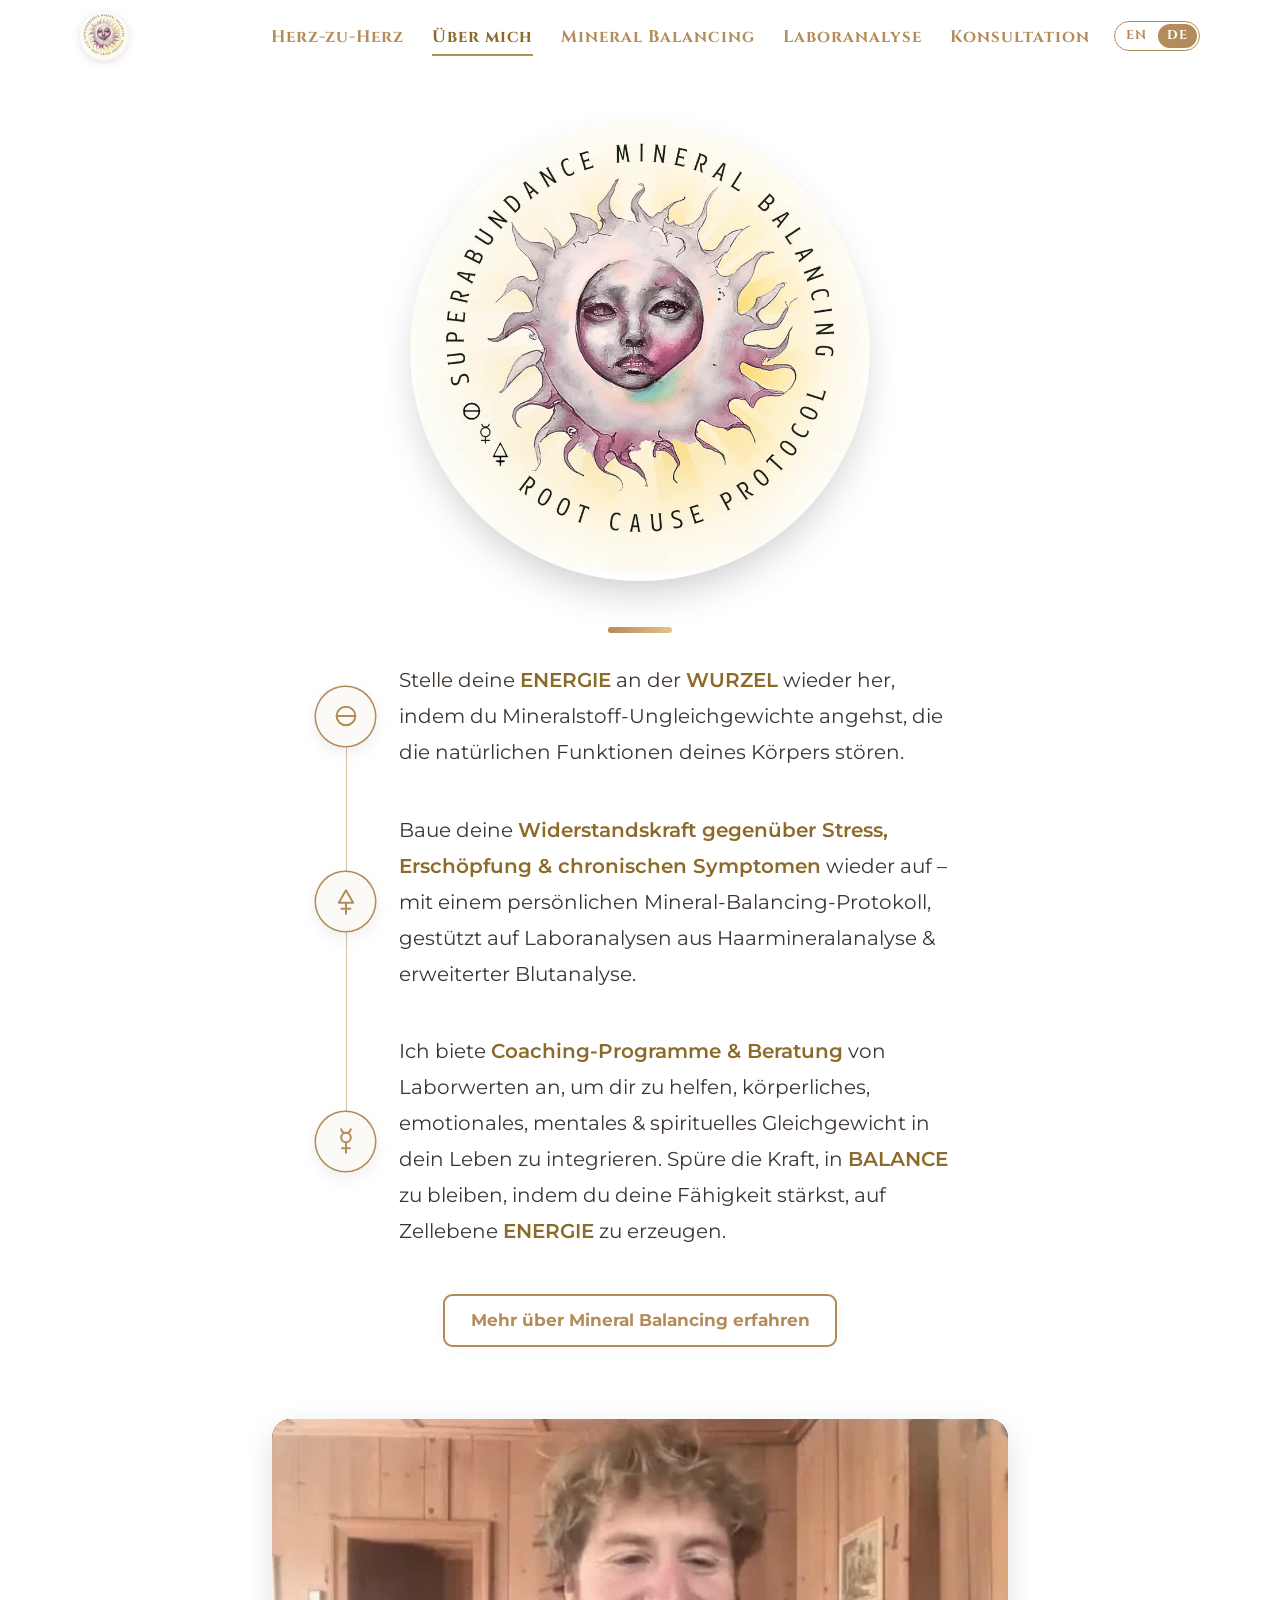
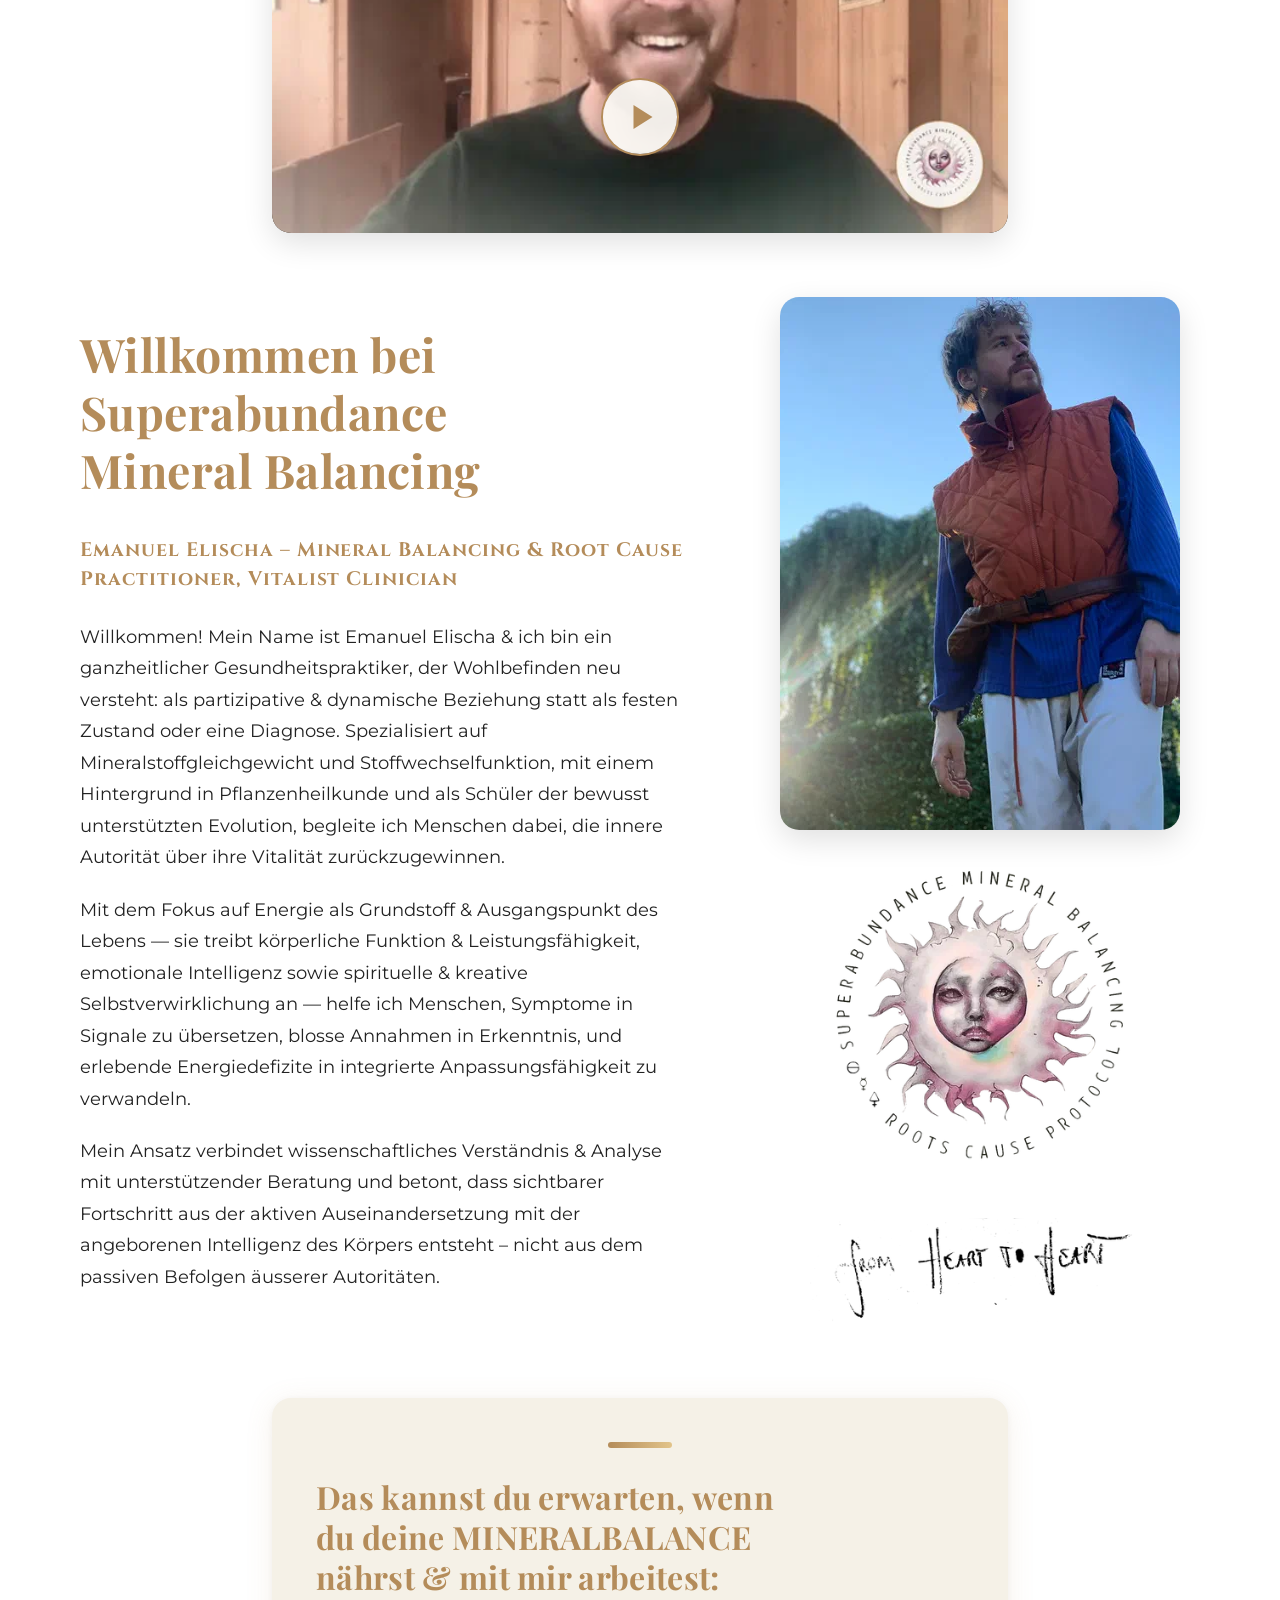
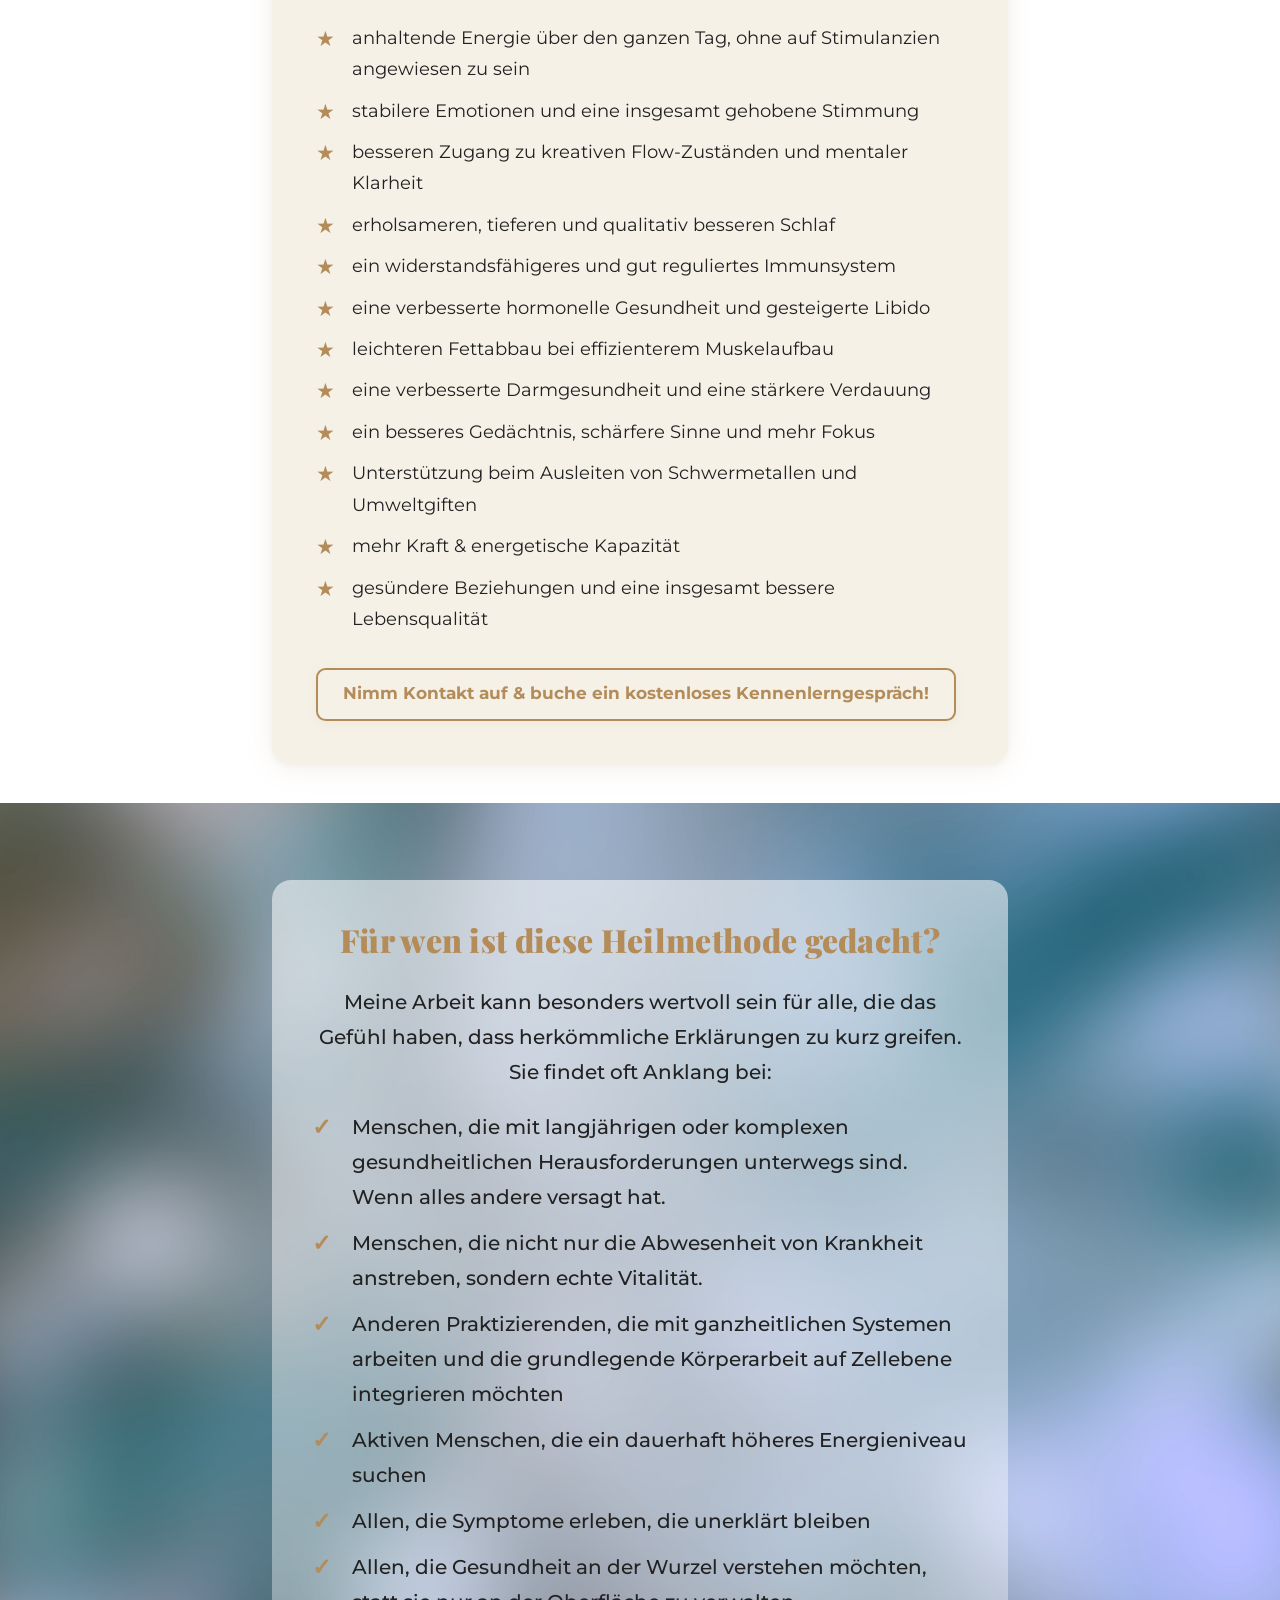
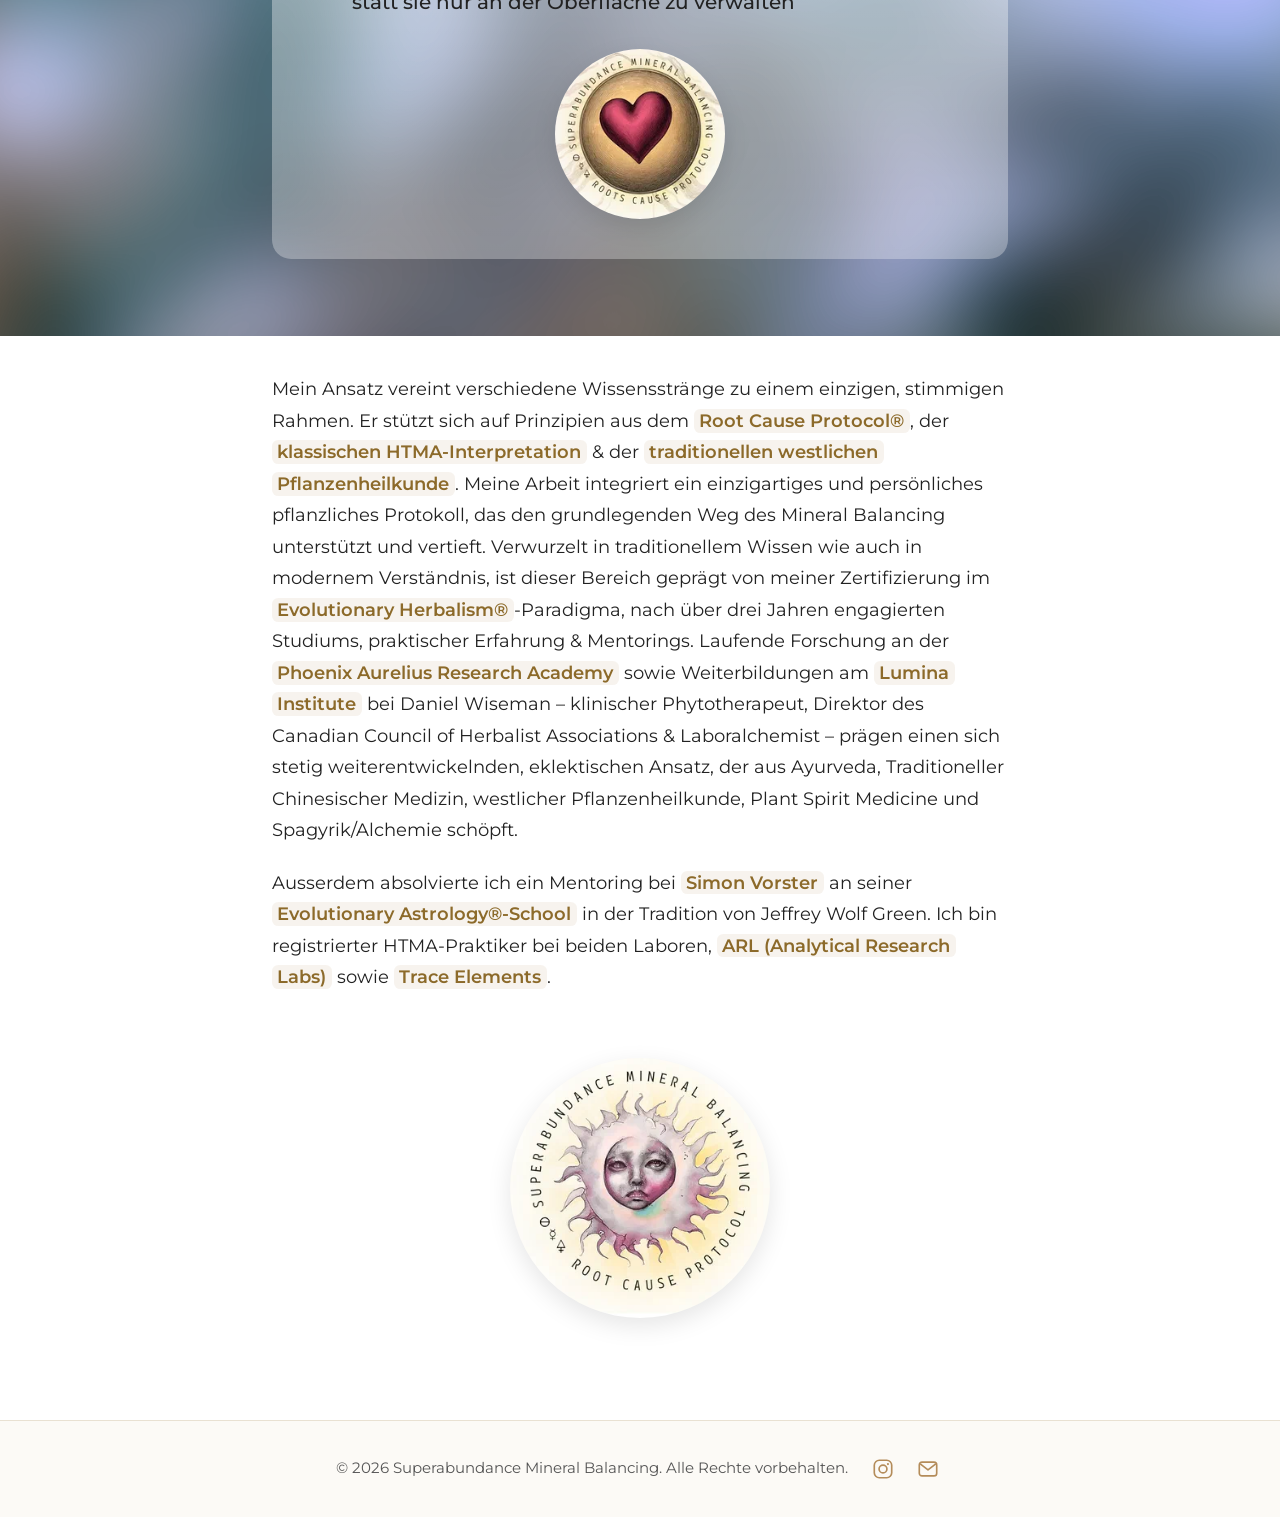
==== de/index.html @ 14c60f15 "Publish website – 2026-11-12 09:46" ====
<!doctype html><html lang=de-CH><head><meta name=generator content="Hugo 0.167.0"><meta charset=utf-8><script>document.documentElement.classList.add("js")</script><meta name=viewport content="width=device-width,initial-scale=1"><title>Superabundance Mineral Balancing</title><meta property="og:title" content="Superabundance Mineral Balancing"><meta property="og:type" content="website"><meta property="og:url" content="https://www.mineralbalance.art/de/index.html"><link rel=canonical href=https://www.mineralbalance.art/de/index.html><link rel=alternate hreflang=en href=https://www.mineralbalance.art/index.html><link rel=alternate hreflang=de-CH href=https://www.mineralbalance.art/de/index.html><link rel=alternate hreflang=x-default href=https://www.mineralbalance.art/index.html><meta name=theme-color content="#b48c5a"><meta property="og:image" content="https://www.mineralbalance.art/images/logo_hu_8a85af914919e62c.png"><link rel=icon type=image/png href=/images/logo_hu_637a276c132815b5.png><link rel=apple-touch-icon href=/images/logo_hu_89be83c4764aff79.png><link rel=preload href=/fonts/montserrat-latin-400-normal.woff2 as=font type=font/woff2 crossorigin><link rel=preload href=/fonts/playfair-display-latin-700-normal.woff2 as=font type=font/woff2 crossorigin><link rel=stylesheet href=/css/main.min.d918cc92214271828de1ce4c749d68949d7ee2e0b2315fb7c18615c368ae531f.css integrity="sha256-2RjMkiFCcYKN4c5MdJ1olJ1+4uCyMV+3wYYVw2iuUx8="></head><body><header class=site-header id=top><div class=site-header__inner><a class=site-header__logo href=/de/index.html><img src=/images/logo_hu_9837715780689962.webp srcset="/images/logo_hu_80799348069d37bd.webp 96w, /images/logo_hu_9837715780689962.webp 192w" sizes=48px width=192 height=192 alt="Superabundance Mineral Balancing Logo" loading=eager decoding=async>
</a><button class=menu-toggle type=button aria-controls=site-nav aria-expanded=false aria-label=Menü>
<span></span><span></span><span></span></button><nav class=site-nav id=site-nav><ul><li><a href=/de/heart-to-heart.html>Herz-zu-Herz</a></li><li><a href=/de/index.html aria-current=page>Über mich</a></li><li><a href=/de/mineral-balancing.html>Mineral Balancing</a></li><li><a href=/de/lab-testing.html>Laboranalyse</a></li><li><a href=/de/consultation.html>Konsultation</a></li></ul></nav><nav class=lang-switch aria-label=Sprache><a class=lang-switch__item href=/index.html hreflang=en lang=en title=English>EN</a>
<span class="lang-switch__item is-current" aria-current=true>DE</span></nav></div></header><main id=main><div class=big-logo><img src=/images/logo_hu_7014ba922950f0e9.webp srcset="/images/logo_hu_47f7d34fcc0cd9c9.webp 400w, /images/logo_hu_7014ba922950f0e9.webp 800w" sizes="(max-width: 600px) 80vw, 460px" width=800 height=800 alt="Superabundance Mineral Balancing Logo" loading=eager decoding=async class=big-logo__img></div><section data-section=0 class="block block--symbols"><div class="container container--narrow"><div class="card card--cream reveal"><span class=accent-bar aria-hidden=true></span><ul class=symbols><li><span class="symbols__icon symbols__icon--svg" aria-hidden=true><svg viewBox="0 0 24 24" focusable="false"><circle cx="12" cy="12" r="7"/><path d="M5 12h14"/></svg></span><div class=symbols__text>Stelle deine <strong>ENERGIE</strong> an der <strong>WURZEL</strong> wieder her, indem du Mineralstoff-Ungleichgewichte angehst, die die natürlichen Funktionen deines Körpers stören.</div></li><li><span class="symbols__icon symbols__icon--svg" aria-hidden=true><svg viewBox="0 0 24 24" focusable="false"><path d="M12 3.2 6.6 12.6h10.8z"/><path d="M12 12.6v8.2M8.6 17h6.8"/></svg></span><div class=symbols__text>Baue deine <strong>Widerstandskraft gegenüber Stress, Erschöpfung & chronischen Symptomen</strong> wieder auf – mit einem persönlichen Mineral-Balancing-Protokoll, gestützt auf Laboranalysen aus Haarmineralanalyse & erweiterter Blutanalyse.</div></li><li><span class="symbols__icon symbols__icon--svg" aria-hidden=true><svg viewBox="0 0 24 24" focusable="false"><path d="M8.4 3.2a3.7 3.7.0 007.2.0"/><circle cx="12" cy="9.4" r="3.6"/><path d="M12 13v7.8M9 17.4h6"/></svg></span><div class=symbols__text>Ich biete <strong>Coaching-Programme & Beratung</strong> von Laborwerten an, um dir zu helfen, körperliches, emotionales, mentales & spirituelles Gleichgewicht in dein Leben zu integrieren. Spüre die Kraft, in <mark>BALANCE</mark> zu bleiben, indem du deine Fähigkeit stärkst, auf Zellebene <mark>ENERGIE</mark> zu erzeugen.</div></li></ul><p class=btn-row><a class=btn href=/de/mineral-balancing.html>Mehr über Mineral Balancing erfahren</a></p></div></div></section><section data-section=1 class="block block--video"><div class="container container--narrow"><div class="video reveal" data-yt=_yF64NBjmhI><button class=video__play type=button aria-label="Video abspielen: Emanuel Elischa im Gespräch mit The Root Cause Protocol – eine Student Story"><img src=/images/video-rcp-student-story_hu_69161c2878de1433.webp srcset="/images/video-rcp-student-story_hu_a04763334214ba7d.webp 640w, /images/video-rcp-student-story_hu_e2fc610ab029ebe3.webp 960w, /images/video-rcp-student-story_hu_69161c2878de1433.webp 1280w" sizes="(max-width: 700px) 92vw, 620px" width=1280 height=720 alt loading=lazy decoding=async class=video__poster>
<span class=video__btn aria-hidden=true></span></button></div></div></section><section data-section=2 class="block block--bio"><div class="container bio"><div class="bio__text reveal"><h1 class="heading heading--xl">Willkommen bei Superabundance Mineral Balancing</h1><p class=eyebrow>Emanuel Elischa – Mineral Balancing & Root Cause Practitioner, Vitalist Clinician</p><div class=prose><p>Willkommen! Mein Name ist Emanuel Elischa & ich bin ein ganzheitlicher Gesundheitspraktiker, der Wohlbefinden neu versteht: als partizipative & dynamische Beziehung statt als festen Zustand oder eine Diagnose. Spezialisiert auf Mineralstoffgleichgewicht und Stoffwechselfunktion, mit einem Hintergrund in Pflanzenheilkunde und als Schüler der bewusst unterstützten Evolution, begleite ich Menschen dabei, die innere Autorität über ihre Vitalität zurückzugewinnen.</p><p>Mit dem Fokus auf Energie als Grundstoff & Ausgangspunkt des Lebens — sie treibt körperliche Funktion & Leistungsfähigkeit, emotionale Intelligenz sowie spirituelle & kreative Selbstverwirklichung an — helfe ich Menschen, Symptome in Signale zu übersetzen, blosse Annahmen in Erkenntnis, und erlebende Energiedefizite in integrierte Anpassungsfähigkeit zu verwandeln.</p><p>Mein Ansatz verbindet wissenschaftliches Verständnis & Analyse mit unterstützender Beratung und betont, dass sichtbarer Fortschritt aus der aktiven Auseinandersetzung mit der angeborenen Intelligenz des Körpers entsteht – nicht aus dem passiven Befolgen äusserer Autoritäten.</p></div></div><div class="bio__images reveal"><img src=/images/bio-picture_hu_fc9cd95ae36ad8bd.webp srcset="/images/bio-picture_hu_140bb33b3e9c72e7.webp 400w, /images/bio-picture_hu_fc9cd95ae36ad8bd.webp 800w" sizes="(max-width: 860px) 80vw, 400px" width=800 height=1067 alt="Emanuel Elischa" loading=lazy decoding=async class=bio__photo><img src=/images/logo-ii_hu_272fe76ad7a1bd4b.webp srcset="/images/logo-ii_hu_db024f4088c78225.webp 400w, /images/logo-ii_hu_272fe76ad7a1bd4b.webp 800w" sizes="(max-width: 860px) 80vw, 400px" width=800 height=800 alt="Logo II" loading=lazy decoding=async class=bio__deco><img src=/images/heart_hu_82060b11c9ac6905.webp srcset="/images/heart_hu_c30ba520bc79b9.webp 400w, /images/heart_hu_82060b11c9ac6905.webp 800w" sizes="(max-width: 860px) 80vw, 400px" width=800 height=244 alt=Herz loading=lazy decoding=async class=bio__deco></div></div></section><section data-section=3 class="block block--list"><div class="container container--narrow"><div class="card card--cream reveal"><span class=accent-bar aria-hidden=true></span><h2 class=heading>Das kannst du erwarten, wenn du deine MINERALBALANCE nährst & mit mir arbeitest:</h2><ul class="icon-list icon-list--star"><li>anhaltende Energie über den ganzen Tag, ohne auf Stimulanzien angewiesen zu sein</li><li>stabilere Emotionen und eine insgesamt gehobene Stimmung</li><li>besseren Zugang zu kreativen Flow-Zuständen und mentaler Klarheit</li><li>erholsameren, tieferen und qualitativ besseren Schlaf</li><li>ein widerstandsfähigeres und gut reguliertes Immunsystem</li><li>eine verbesserte hormonelle Gesundheit und gesteigerte Libido</li><li>leichteren Fettabbau bei effizienterem Muskelaufbau</li><li>eine verbesserte Darmgesundheit und eine stärkere Verdauung</li><li>ein besseres Gedächtnis, schärfere Sinne und mehr Fokus</li><li>Unterstützung beim Ausleiten von Schwermetallen und Umweltgiften</li><li>mehr Kraft & energetische Kapazität</li><li>gesündere Beziehungen und eine insgesamt bessere Lebensqualität</li></ul><p class=btn-row><a class=btn href=/de/consultation.html>Nimm Kontakt auf & buche ein kostenloses Kennenlerngespräch!</a></p></div></div></section><section data-section=4 class="block banner banner--large banner--soft banner--content"><div class=banner__media data-parallax><img src=/images/colors_hu_4dba9ee9155b356d.webp srcset="/images/colors_hu_c1d6736e28316f07.webp 400w, /images/colors_hu_4dba9ee9155b356d.webp 700w" sizes=100vw width=700 height=700 alt=Farben loading=lazy decoding=async></div><div class="banner__content reveal"><h2 class=heading>Für wen ist diese Heilmethode gedacht?</h2><p>Meine Arbeit kann besonders wertvoll sein für alle, die das Gefühl haben, dass herkömmliche Erklärungen zu kurz greifen. Sie findet oft Anklang bei:</p><ul class="icon-list icon-list--check"><li>Menschen, die mit langjährigen oder komplexen gesundheitlichen Herausforderungen unterwegs sind. Wenn alles andere versagt hat.</li><li>Menschen, die nicht nur die Abwesenheit von Krankheit anstreben, sondern echte Vitalität.</li><li>Anderen Praktizierenden, die mit ganzheitlichen Systemen arbeiten und die grundlegende Körperarbeit auf Zellebene integrieren möchten</li><li>Aktiven Menschen, die ein dauerhaft höheres Energieniveau suchen</li><li>Allen, die Symptome erleben, die unerklärt bleiben</li><li>Allen, die Gesundheit an der Wurzel verstehen möchten, statt sie nur an der Oberfläche zu verwalten</li></ul><div class=banner__badge><img src=/images/heart-iii_hu_4d1758b0c8886861.webp srcset="/images/heart-iii_hu_1c39a48fb2732318.webp 200w, /images/heart-iii_hu_4d1758b0c8886861.webp 400w" sizes=180px width=400 height=400 alt=Herz-III-Logo loading=lazy decoding=async></div></div></section><section data-section=5 class="block block--text block--plain"><div class="container container--narrow"><div class="prose reveal"><p>Mein Ansatz vereint verschiedene Wissensstränge zu einem einzigen, stimmigen Rahmen. Er stützt sich auf Prinzipien aus dem <mark>Root Cause Protocol®</mark>, der <mark>klassischen HTMA-Interpretation</mark> & der <mark>traditionellen westlichen Pflanzenheilkunde</mark>. Meine Arbeit integriert ein einzigartiges und persönliches pflanzliches Protokoll, das den grundlegenden Weg des Mineral Balancing unterstützt und vertieft. Verwurzelt in traditionellem Wissen wie auch in modernem Verständnis, ist dieser Bereich geprägt von meiner Zertifizierung im <mark>Evolutionary Herbalism®</mark>-Paradigma, nach über drei Jahren engagierten Studiums, praktischer Erfahrung & Mentorings. Laufende Forschung an der <mark>Phoenix Aurelius Research Academy</mark> sowie Weiterbildungen am <mark>Lumina Institute</mark> bei Daniel Wiseman – klinischer Phytotherapeut, Direktor des Canadian Council of Herbalist Associations & Laboralchemist – prägen einen sich stetig weiterentwickelnden, eklektischen Ansatz, der aus Ayurveda, Traditioneller Chinesischer Medizin, westlicher Pflanzenheilkunde, Plant Spirit Medicine und Spagyrik/Alchemie schöpft.</p><p>Ausserdem absolvierte ich ein Mentoring bei <mark>Simon Vorster</mark> an seiner <mark>Evolutionary Astrology®-School</mark> in der Tradition von Jeffrey Wolf Green. Ich bin registrierter HTMA-Praktiker bei beiden Laboren, <mark>ARL (Analytical Research Labs)</mark> sowie <mark>Trace Elements</mark>.</p></div></div></section><section data-section=6 class="block block--image"><figure class="figure figure--small figure--round reveal"><img src=/images/logo_hu_629ca933a28e6f5.webp srcset="/images/logo_hu_aba7d4c721381f32.webp 320w, /images/logo_hu_629ca933a28e6f5.webp 640w" sizes="(max-width: 600px) 70vw, 320px" width=640 height=640 alt="Superabundance Mineral Balancing Logo" loading=lazy decoding=async></figure></section></main><footer class=site-footer><div class=site-footer__inner><p class=site-footer__text>© 2026 Superabundance Mineral Balancing. Alle Rechte vorbehalten.</p><div class=site-footer__icons><a href=https://www.instagram.com/emanuelelischa/ target=_blank rel=noopener aria-label=Instagram><svg width="22" height="22" viewBox="0 0 24 24" aria-hidden="true"><rect x="2.5" y="2.5" width="19" height="19" rx="5.5" fill="none" stroke="currentColor" stroke-width="1.8"/><circle cx="12" cy="12" r="4.3" fill="none" stroke="currentColor" stroke-width="1.8"/><circle cx="17.4" cy="6.6" r="1.2" fill="currentColor"/></svg>
</a><a href=mailto:emanuel@mineralbalance.art aria-label=E-Mail><svg width="22" height="22" viewBox="0 0 24 24" aria-hidden="true"><rect x="2.5" y="4.5" width="19" height="15" rx="3" fill="none" stroke="currentColor" stroke-width="1.8"/><path d="M3.5 6.5 12 13l8.5-6.5" fill="none" stroke="currentColor" stroke-width="1.8" stroke-linejoin="round"/></svg></a></div></div><a class=to-top href=#top aria-label="Nach oben">↑</a></footer><script src=/js/main.5cf2bb1c7fda51e7bdd379d4428d09838d844a2b77fb40c2e12cea33b669aa6e.js integrity="sha256-XPK7HH/aUee903nUQo0Jg42ESit3+0DC4SzqM7Zpqm4=" defer></script></body></html>
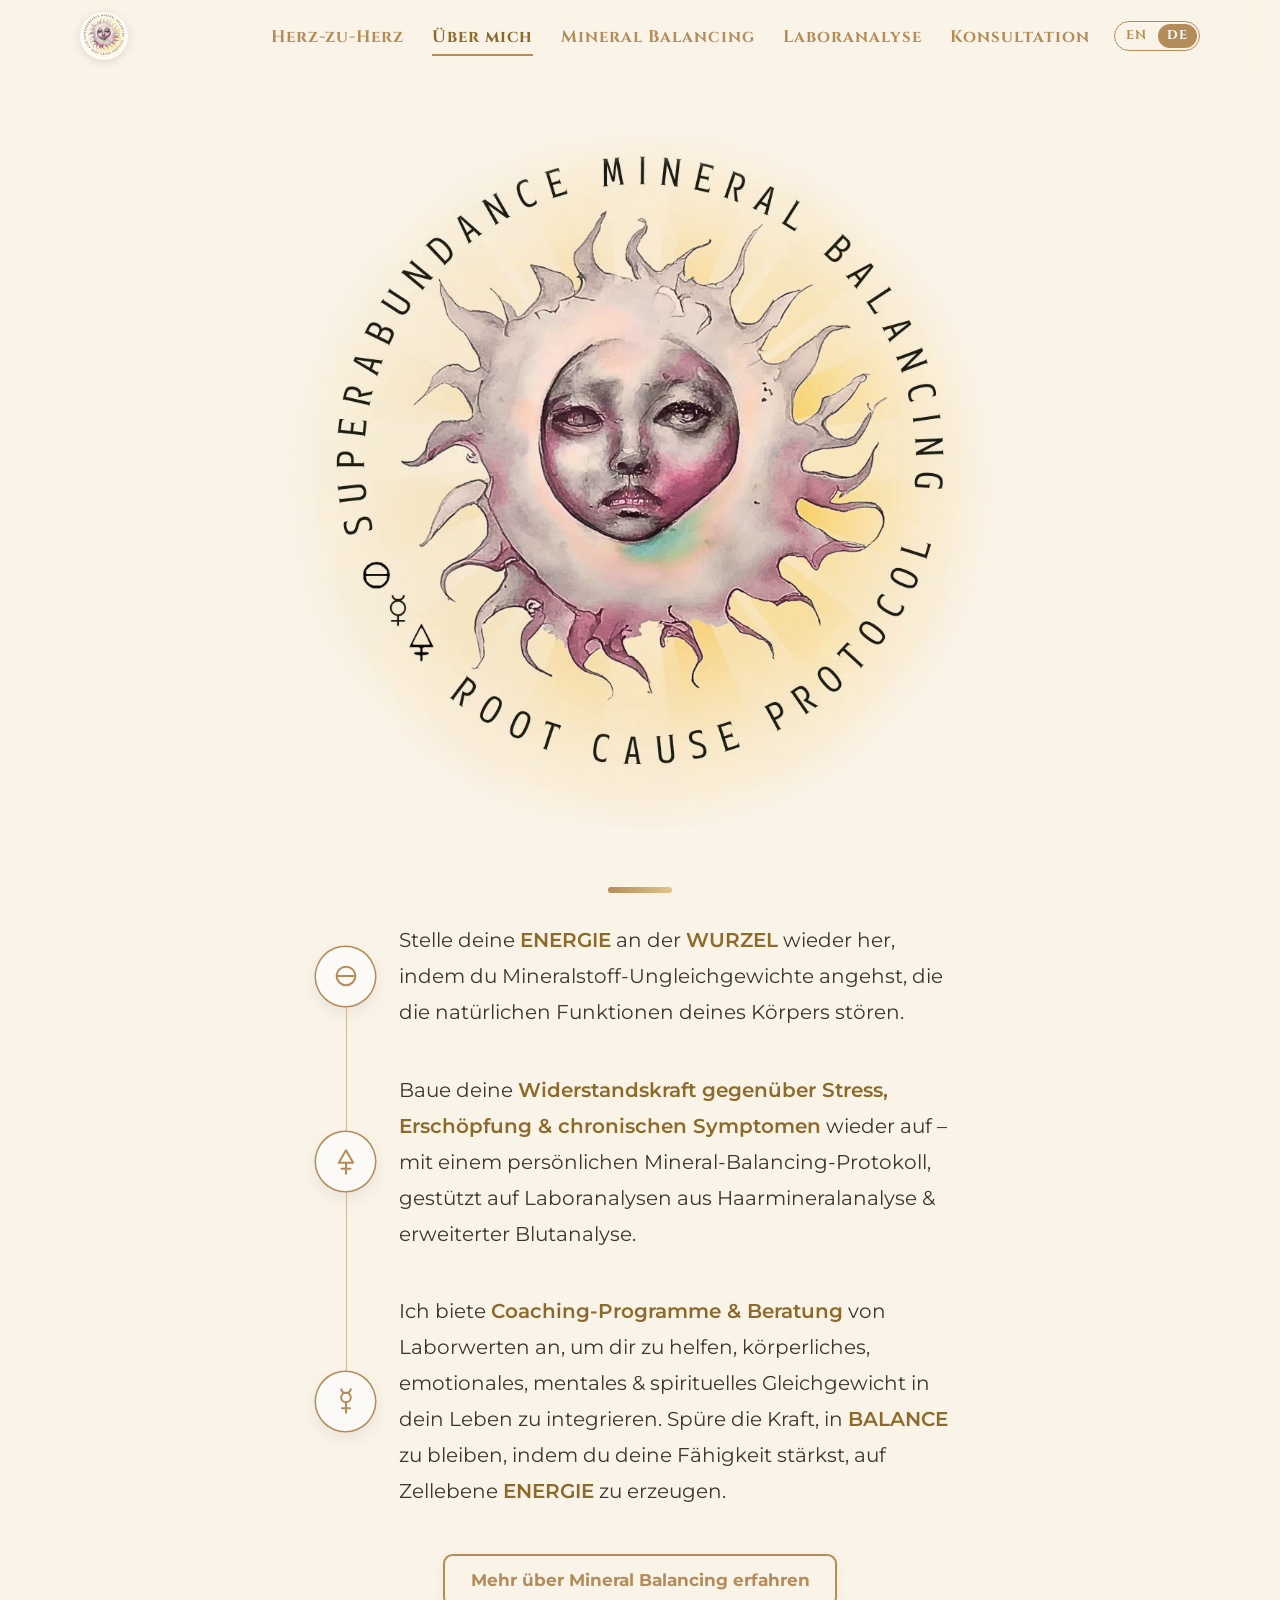
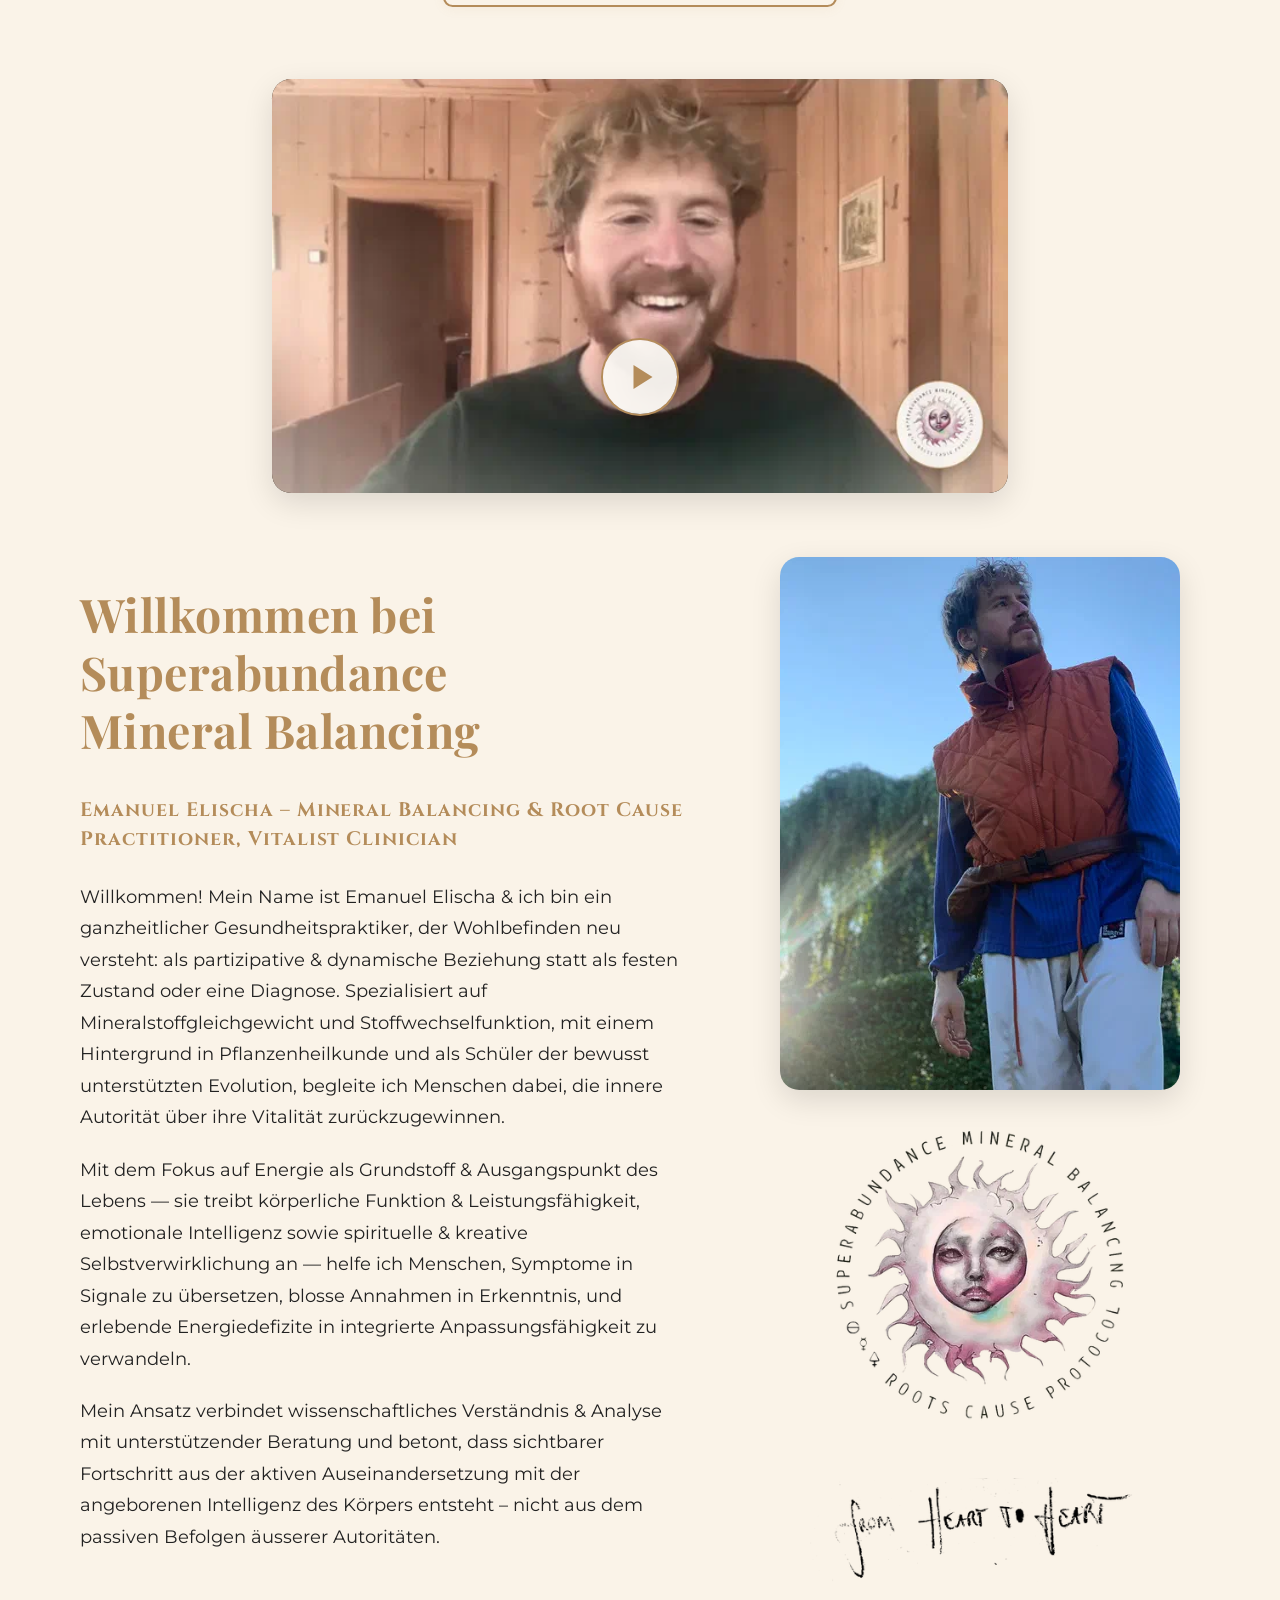
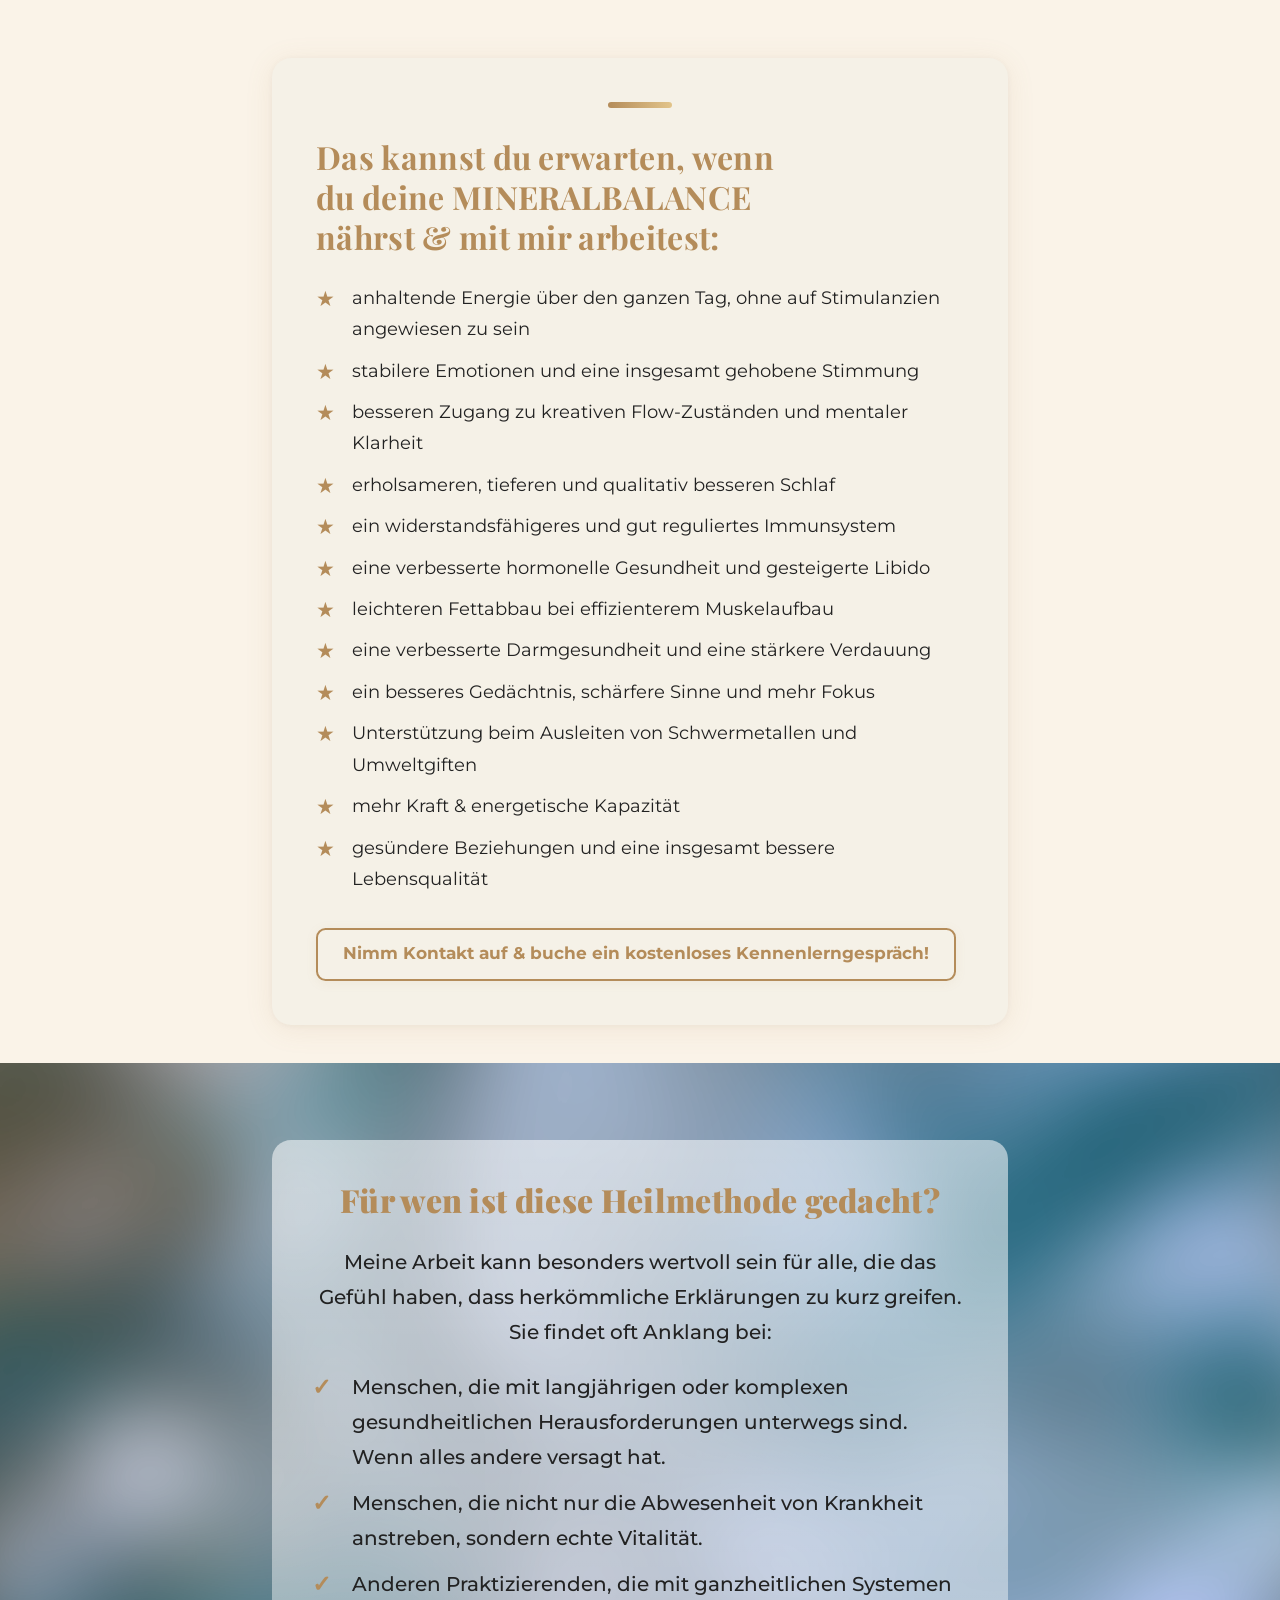
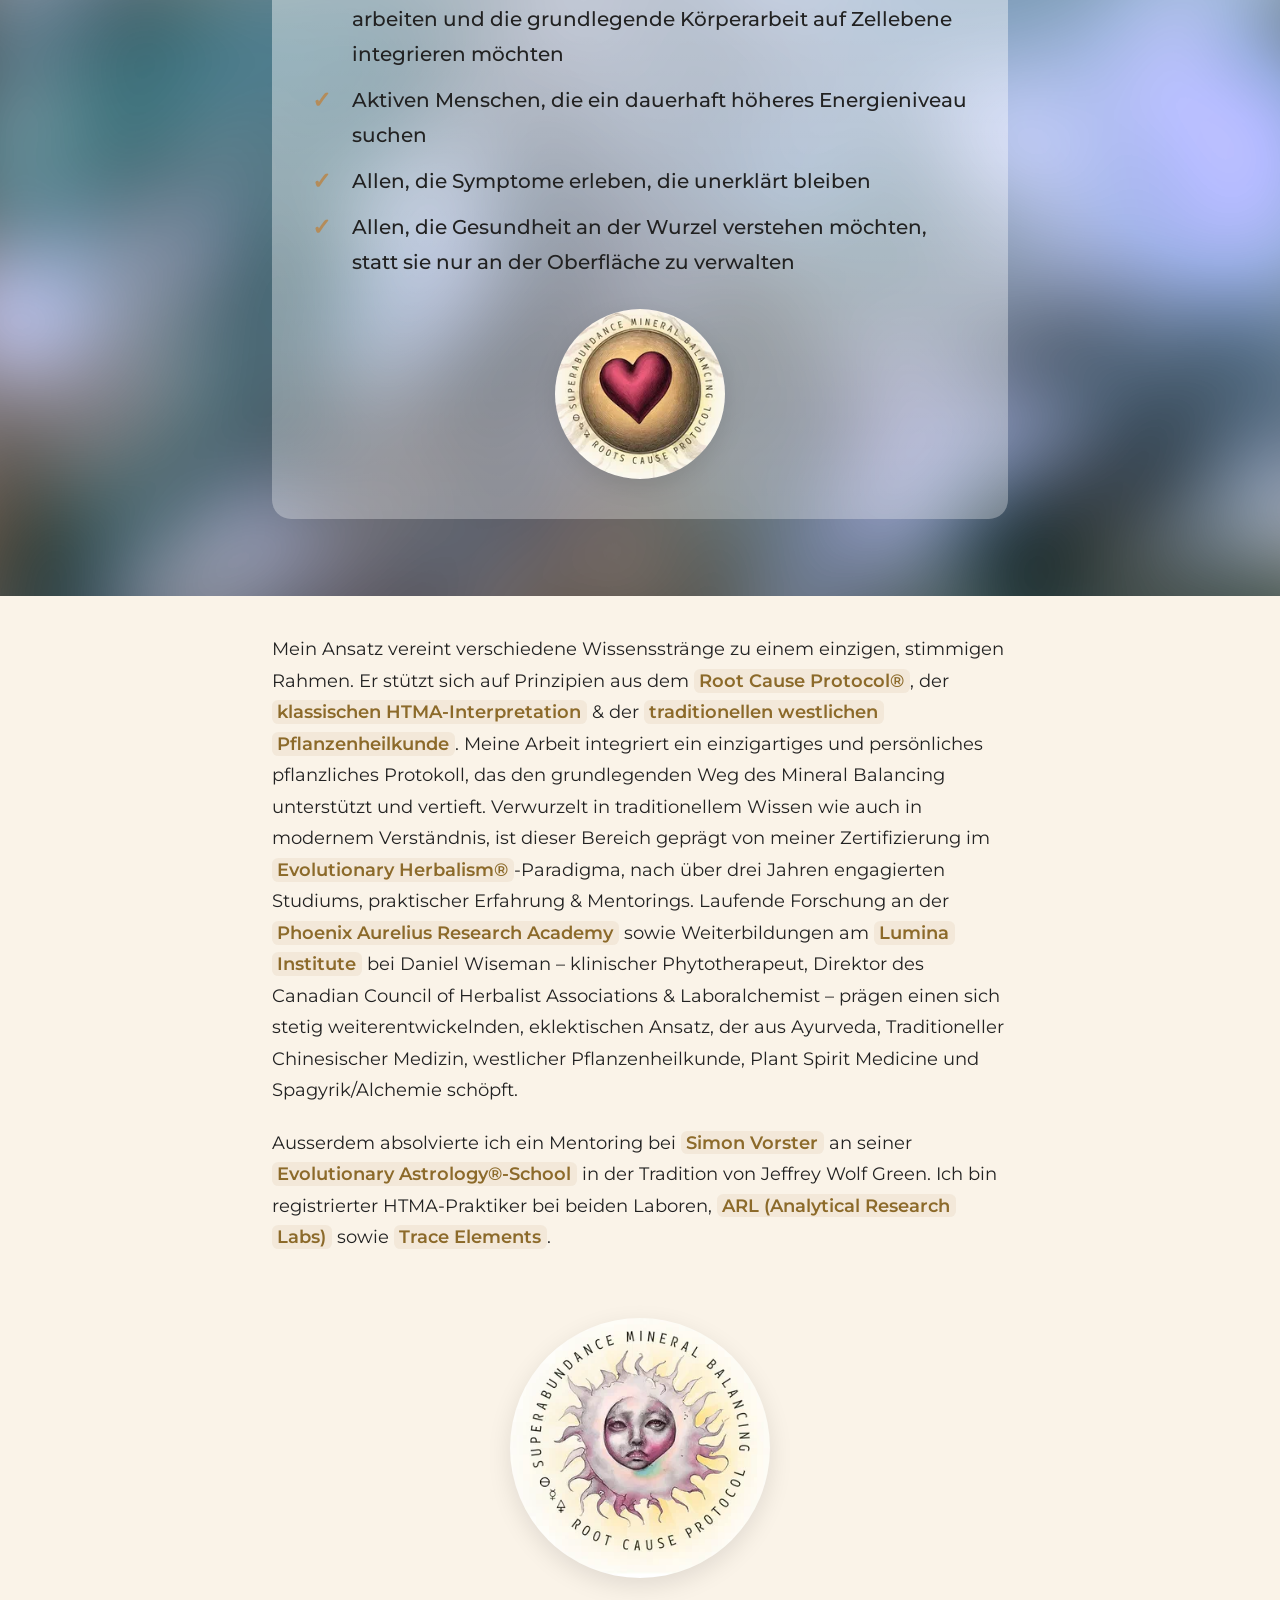
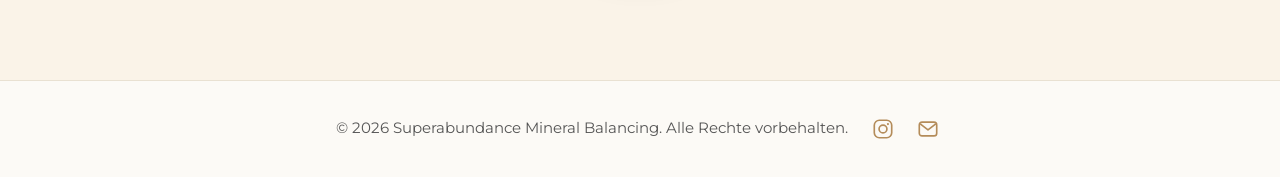
==== commit ce898522: "Publish website – 2026-11-12 10:17" ====
--- a/de/index.html
+++ b/de/index.html
@@ -1,6 +1,6 @@
-<!doctype html><html lang=de-CH><head><meta name=generator content="Hugo 0.167.0"><meta charset=utf-8><script>document.documentElement.classList.add("js")</script><meta name=viewport content="width=device-width,initial-scale=1"><title>Superabundance Mineral Balancing</title><meta property="og:title" content="Superabundance Mineral Balancing"><meta property="og:type" content="website"><meta property="og:url" content="https://www.mineralbalance.art/de/index.html"><link rel=canonical href=https://www.mineralbalance.art/de/index.html><link rel=alternate hreflang=en href=https://www.mineralbalance.art/index.html><link rel=alternate hreflang=de-CH href=https://www.mineralbalance.art/de/index.html><link rel=alternate hreflang=x-default href=https://www.mineralbalance.art/index.html><meta name=theme-color content="#b48c5a"><meta property="og:image" content="https://www.mineralbalance.art/images/logo_hu_8a85af914919e62c.png"><link rel=icon type=image/png href=/images/logo_hu_637a276c132815b5.png><link rel=apple-touch-icon href=/images/logo_hu_89be83c4764aff79.png><link rel=preload href=/fonts/montserrat-latin-400-normal.woff2 as=font type=font/woff2 crossorigin><link rel=preload href=/fonts/playfair-display-latin-700-normal.woff2 as=font type=font/woff2 crossorigin><link rel=stylesheet href=/css/main.min.d918cc92214271828de1ce4c749d68949d7ee2e0b2315fb7c18615c368ae531f.css integrity="sha256-2RjMkiFCcYKN4c5MdJ1olJ1+4uCyMV+3wYYVw2iuUx8="></head><body><header class=site-header id=top><div class=site-header__inner><a class=site-header__logo href=/de/index.html><img src=/images/logo_hu_9837715780689962.webp srcset="/images/logo_hu_80799348069d37bd.webp 96w, /images/logo_hu_9837715780689962.webp 192w" sizes=48px width=192 height=192 alt="Superabundance Mineral Balancing Logo" loading=eager decoding=async>
+<!doctype html><html lang=de-CH><head><meta name=generator content="Hugo 0.167.0"><meta charset=utf-8><script>document.documentElement.classList.add("js")</script><meta name=viewport content="width=device-width,initial-scale=1"><title>Superabundance Mineral Balancing</title><meta property="og:title" content="Superabundance Mineral Balancing"><meta property="og:type" content="website"><meta property="og:url" content="https://www.mineralbalance.art/de/index.html"><link rel=canonical href=https://www.mineralbalance.art/de/index.html><link rel=alternate hreflang=en href=https://www.mineralbalance.art/index.html><link rel=alternate hreflang=de-CH href=https://www.mineralbalance.art/de/index.html><link rel=alternate hreflang=x-default href=https://www.mineralbalance.art/index.html><meta name=theme-color content="#b48c5a"><meta property="og:image" content="https://www.mineralbalance.art/images/logo_hu_8a85af914919e62c.png"><link rel=icon type=image/png href=/images/logo_hu_637a276c132815b5.png><link rel=apple-touch-icon href=/images/logo_hu_89be83c4764aff79.png><link rel=preload href=/fonts/montserrat-latin-400-normal.woff2 as=font type=font/woff2 crossorigin><link rel=preload href=/fonts/playfair-display-latin-700-normal.woff2 as=font type=font/woff2 crossorigin><link rel=stylesheet href=/css/main.min.4da6ebddfb31af2676534e3f5c1b17971062fa11a8a226a888ee30180193b585.css integrity="sha256-Tabr3fsxryZ2U04/XBsXlxBi+hGooiaoiO4wGAGTtYU="></head><body><header class=site-header id=top><div class=site-header__inner><a class=site-header__logo href=/de/index.html><img src=/images/logo_hu_9837715780689962.webp srcset="/images/logo_hu_80799348069d37bd.webp 96w, /images/logo_hu_9837715780689962.webp 192w" sizes=48px width=192 height=192 alt="Superabundance Mineral Balancing Logo" loading=eager decoding=async>
 </a><button class=menu-toggle type=button aria-controls=site-nav aria-expanded=false aria-label=Menü>
 <span></span><span></span><span></span></button><nav class=site-nav id=site-nav><ul><li><a href=/de/heart-to-heart.html>Herz-zu-Herz</a></li><li><a href=/de/index.html aria-current=page>Über mich</a></li><li><a href=/de/mineral-balancing.html>Mineral Balancing</a></li><li><a href=/de/lab-testing.html>Laboranalyse</a></li><li><a href=/de/consultation.html>Konsultation</a></li></ul></nav><nav class=lang-switch aria-label=Sprache><a class=lang-switch__item href=/index.html hreflang=en lang=en title=English>EN</a>
-<span class="lang-switch__item is-current" aria-current=true>DE</span></nav></div></header><main id=main><div class=big-logo><img src=/images/logo_hu_7014ba922950f0e9.webp srcset="/images/logo_hu_47f7d34fcc0cd9c9.webp 400w, /images/logo_hu_7014ba922950f0e9.webp 800w" sizes="(max-width: 600px) 80vw, 460px" width=800 height=800 alt="Superabundance Mineral Balancing Logo" loading=eager decoding=async class=big-logo__img></div><section data-section=0 class="block block--symbols"><div class="container container--narrow"><div class="card card--cream reveal"><span class=accent-bar aria-hidden=true></span><ul class=symbols><li><span class="symbols__icon symbols__icon--svg" aria-hidden=true><svg viewBox="0 0 24 24" focusable="false"><circle cx="12" cy="12" r="7"/><path d="M5 12h14"/></svg></span><div class=symbols__text>Stelle deine <strong>ENERGIE</strong> an der <strong>WURZEL</strong> wieder her, indem du Mineralstoff-Ungleichgewichte angehst, die die natürlichen Funktionen deines Körpers stören.</div></li><li><span class="symbols__icon symbols__icon--svg" aria-hidden=true><svg viewBox="0 0 24 24" focusable="false"><path d="M12 3.2 6.6 12.6h10.8z"/><path d="M12 12.6v8.2M8.6 17h6.8"/></svg></span><div class=symbols__text>Baue deine <strong>Widerstandskraft gegenüber Stress, Erschöpfung & chronischen Symptomen</strong> wieder auf – mit einem persönlichen Mineral-Balancing-Protokoll, gestützt auf Laboranalysen aus Haarmineralanalyse & erweiterter Blutanalyse.</div></li><li><span class="symbols__icon symbols__icon--svg" aria-hidden=true><svg viewBox="0 0 24 24" focusable="false"><path d="M8.4 3.2a3.7 3.7.0 007.2.0"/><circle cx="12" cy="9.4" r="3.6"/><path d="M12 13v7.8M9 17.4h6"/></svg></span><div class=symbols__text>Ich biete <strong>Coaching-Programme & Beratung</strong> von Laborwerten an, um dir zu helfen, körperliches, emotionales, mentales & spirituelles Gleichgewicht in dein Leben zu integrieren. Spüre die Kraft, in <mark>BALANCE</mark> zu bleiben, indem du deine Fähigkeit stärkst, auf Zellebene <mark>ENERGIE</mark> zu erzeugen.</div></li></ul><p class=btn-row><a class=btn href=/de/mineral-balancing.html>Mehr über Mineral Balancing erfahren</a></p></div></div></section><section data-section=1 class="block block--video"><div class="container container--narrow"><div class="video reveal" data-yt=_yF64NBjmhI><button class=video__play type=button aria-label="Video abspielen: Emanuel Elischa im Gespräch mit The Root Cause Protocol – eine Student Story"><img src=/images/video-rcp-student-story_hu_69161c2878de1433.webp srcset="/images/video-rcp-student-story_hu_a04763334214ba7d.webp 640w, /images/video-rcp-student-story_hu_e2fc610ab029ebe3.webp 960w, /images/video-rcp-student-story_hu_69161c2878de1433.webp 1280w" sizes="(max-width: 700px) 92vw, 620px" width=1280 height=720 alt loading=lazy decoding=async class=video__poster>
+<span class="lang-switch__item is-current" aria-current=true>DE</span></nav></div></header><main id=main><div class=big-logo><img src=/images/logo_hu_e9c4bedfbd7b5cb6.webp srcset="/images/logo_hu_daeb75fb59a59f2d.webp 500w, /images/logo_hu_e9c4bedfbd7b5cb6.webp 1000w" sizes="(max-width: 600px) 88vw, 720px" width=1000 height=1000 alt="Superabundance Mineral Balancing Logo" loading=eager decoding=async class=big-logo__img></div><section data-section=0 class="block block--symbols"><div class="container container--narrow"><div class="card card--cream reveal"><span class=accent-bar aria-hidden=true></span><ul class=symbols><li><span class="symbols__icon symbols__icon--svg" aria-hidden=true><svg viewBox="0 0 24 24" focusable="false"><circle cx="12" cy="12" r="7"/><path d="M5 12h14"/></svg></span><div class=symbols__text>Stelle deine <strong>ENERGIE</strong> an der <strong>WURZEL</strong> wieder her, indem du Mineralstoff-Ungleichgewichte angehst, die die natürlichen Funktionen deines Körpers stören.</div></li><li><span class="symbols__icon symbols__icon--svg" aria-hidden=true><svg viewBox="0 0 24 24" focusable="false"><path d="M12 3.2 6.6 12.6h10.8z"/><path d="M12 12.6v8.2M8.6 17h6.8"/></svg></span><div class=symbols__text>Baue deine <strong>Widerstandskraft gegenüber Stress, Erschöpfung & chronischen Symptomen</strong> wieder auf – mit einem persönlichen Mineral-Balancing-Protokoll, gestützt auf Laboranalysen aus Haarmineralanalyse & erweiterter Blutanalyse.</div></li><li><span class="symbols__icon symbols__icon--svg" aria-hidden=true><svg viewBox="0 0 24 24" focusable="false"><path d="M8.4 3.2a3.7 3.7.0 007.2.0"/><circle cx="12" cy="9.4" r="3.6"/><path d="M12 13v7.8M9 17.4h6"/></svg></span><div class=symbols__text>Ich biete <strong>Coaching-Programme & Beratung</strong> von Laborwerten an, um dir zu helfen, körperliches, emotionales, mentales & spirituelles Gleichgewicht in dein Leben zu integrieren. Spüre die Kraft, in <mark>BALANCE</mark> zu bleiben, indem du deine Fähigkeit stärkst, auf Zellebene <mark>ENERGIE</mark> zu erzeugen.</div></li></ul><p class=btn-row><a class=btn href=/de/mineral-balancing.html>Mehr über Mineral Balancing erfahren</a></p></div></div></section><section data-section=1 class="block block--video"><div class="container container--narrow"><div class="video reveal" data-yt=_yF64NBjmhI><button class=video__play type=button aria-label="Video abspielen: Emanuel Elischa im Gespräch mit The Root Cause Protocol – eine Student Story"><img src=/images/video-rcp-student-story_hu_69161c2878de1433.webp srcset="/images/video-rcp-student-story_hu_a04763334214ba7d.webp 640w, /images/video-rcp-student-story_hu_e2fc610ab029ebe3.webp 960w, /images/video-rcp-student-story_hu_69161c2878de1433.webp 1280w" sizes="(max-width: 700px) 92vw, 620px" width=1280 height=720 alt loading=lazy decoding=async class=video__poster>
 <span class=video__btn aria-hidden=true></span></button></div></div></section><section data-section=2 class="block block--bio"><div class="container bio"><div class="bio__text reveal"><h1 class="heading heading--xl">Willkommen bei Superabundance Mineral Balancing</h1><p class=eyebrow>Emanuel Elischa – Mineral Balancing & Root Cause Practitioner, Vitalist Clinician</p><div class=prose><p>Willkommen! Mein Name ist Emanuel Elischa & ich bin ein ganzheitlicher Gesundheitspraktiker, der Wohlbefinden neu versteht: als partizipative & dynamische Beziehung statt als festen Zustand oder eine Diagnose. Spezialisiert auf Mineralstoffgleichgewicht und Stoffwechselfunktion, mit einem Hintergrund in Pflanzenheilkunde und als Schüler der bewusst unterstützten Evolution, begleite ich Menschen dabei, die innere Autorität über ihre Vitalität zurückzugewinnen.</p><p>Mit dem Fokus auf Energie als Grundstoff & Ausgangspunkt des Lebens — sie treibt körperliche Funktion & Leistungsfähigkeit, emotionale Intelligenz sowie spirituelle & kreative Selbstverwirklichung an — helfe ich Menschen, Symptome in Signale zu übersetzen, blosse Annahmen in Erkenntnis, und erlebende Energiedefizite in integrierte Anpassungsfähigkeit zu verwandeln.</p><p>Mein Ansatz verbindet wissenschaftliches Verständnis & Analyse mit unterstützender Beratung und betont, dass sichtbarer Fortschritt aus der aktiven Auseinandersetzung mit der angeborenen Intelligenz des Körpers entsteht – nicht aus dem passiven Befolgen äusserer Autoritäten.</p></div></div><div class="bio__images reveal"><img src=/images/bio-picture_hu_fc9cd95ae36ad8bd.webp srcset="/images/bio-picture_hu_140bb33b3e9c72e7.webp 400w, /images/bio-picture_hu_fc9cd95ae36ad8bd.webp 800w" sizes="(max-width: 860px) 80vw, 400px" width=800 height=1067 alt="Emanuel Elischa" loading=lazy decoding=async class=bio__photo><img src=/images/logo-ii_hu_272fe76ad7a1bd4b.webp srcset="/images/logo-ii_hu_db024f4088c78225.webp 400w, /images/logo-ii_hu_272fe76ad7a1bd4b.webp 800w" sizes="(max-width: 860px) 80vw, 400px" width=800 height=800 alt="Logo II" loading=lazy decoding=async class=bio__deco><img src=/images/heart_hu_82060b11c9ac6905.webp srcset="/images/heart_hu_c30ba520bc79b9.webp 400w, /images/heart_hu_82060b11c9ac6905.webp 800w" sizes="(max-width: 860px) 80vw, 400px" width=800 height=244 alt=Herz loading=lazy decoding=async class=bio__deco></div></div></section><section data-section=3 class="block block--list"><div class="container container--narrow"><div class="card card--cream reveal"><span class=accent-bar aria-hidden=true></span><h2 class=heading>Das kannst du erwarten, wenn du deine MINERALBALANCE nährst & mit mir arbeitest:</h2><ul class="icon-list icon-list--star"><li>anhaltende Energie über den ganzen Tag, ohne auf Stimulanzien angewiesen zu sein</li><li>stabilere Emotionen und eine insgesamt gehobene Stimmung</li><li>besseren Zugang zu kreativen Flow-Zuständen und mentaler Klarheit</li><li>erholsameren, tieferen und qualitativ besseren Schlaf</li><li>ein widerstandsfähigeres und gut reguliertes Immunsystem</li><li>eine verbesserte hormonelle Gesundheit und gesteigerte Libido</li><li>leichteren Fettabbau bei effizienterem Muskelaufbau</li><li>eine verbesserte Darmgesundheit und eine stärkere Verdauung</li><li>ein besseres Gedächtnis, schärfere Sinne und mehr Fokus</li><li>Unterstützung beim Ausleiten von Schwermetallen und Umweltgiften</li><li>mehr Kraft & energetische Kapazität</li><li>gesündere Beziehungen und eine insgesamt bessere Lebensqualität</li></ul><p class=btn-row><a class=btn href=/de/consultation.html>Nimm Kontakt auf & buche ein kostenloses Kennenlerngespräch!</a></p></div></div></section><section data-section=4 class="block banner banner--large banner--soft banner--content"><div class=banner__media data-parallax><img src=/images/colors_hu_4dba9ee9155b356d.webp srcset="/images/colors_hu_c1d6736e28316f07.webp 400w, /images/colors_hu_4dba9ee9155b356d.webp 700w" sizes=100vw width=700 height=700 alt=Farben loading=lazy decoding=async></div><div class="banner__content reveal"><h2 class=heading>Für wen ist diese Heilmethode gedacht?</h2><p>Meine Arbeit kann besonders wertvoll sein für alle, die das Gefühl haben, dass herkömmliche Erklärungen zu kurz greifen. Sie findet oft Anklang bei:</p><ul class="icon-list icon-list--check"><li>Menschen, die mit langjährigen oder komplexen gesundheitlichen Herausforderungen unterwegs sind. Wenn alles andere versagt hat.</li><li>Menschen, die nicht nur die Abwesenheit von Krankheit anstreben, sondern echte Vitalität.</li><li>Anderen Praktizierenden, die mit ganzheitlichen Systemen arbeiten und die grundlegende Körperarbeit auf Zellebene integrieren möchten</li><li>Aktiven Menschen, die ein dauerhaft höheres Energieniveau suchen</li><li>Allen, die Symptome erleben, die unerklärt bleiben</li><li>Allen, die Gesundheit an der Wurzel verstehen möchten, statt sie nur an der Oberfläche zu verwalten</li></ul><div class=banner__badge><img src=/images/heart-iii_hu_4d1758b0c8886861.webp srcset="/images/heart-iii_hu_1c39a48fb2732318.webp 200w, /images/heart-iii_hu_4d1758b0c8886861.webp 400w" sizes=180px width=400 height=400 alt=Herz-III-Logo loading=lazy decoding=async></div></div></section><section data-section=5 class="block block--text block--plain"><div class="container container--narrow"><div class="prose reveal"><p>Mein Ansatz vereint verschiedene Wissensstränge zu einem einzigen, stimmigen Rahmen. Er stützt sich auf Prinzipien aus dem <mark>Root Cause Protocol®</mark>, der <mark>klassischen HTMA-Interpretation</mark> & der <mark>traditionellen westlichen Pflanzenheilkunde</mark>. Meine Arbeit integriert ein einzigartiges und persönliches pflanzliches Protokoll, das den grundlegenden Weg des Mineral Balancing unterstützt und vertieft. Verwurzelt in traditionellem Wissen wie auch in modernem Verständnis, ist dieser Bereich geprägt von meiner Zertifizierung im <mark>Evolutionary Herbalism®</mark>-Paradigma, nach über drei Jahren engagierten Studiums, praktischer Erfahrung & Mentorings. Laufende Forschung an der <mark>Phoenix Aurelius Research Academy</mark> sowie Weiterbildungen am <mark>Lumina Institute</mark> bei Daniel Wiseman – klinischer Phytotherapeut, Direktor des Canadian Council of Herbalist Associations & Laboralchemist – prägen einen sich stetig weiterentwickelnden, eklektischen Ansatz, der aus Ayurveda, Traditioneller Chinesischer Medizin, westlicher Pflanzenheilkunde, Plant Spirit Medicine und Spagyrik/Alchemie schöpft.</p><p>Ausserdem absolvierte ich ein Mentoring bei <mark>Simon Vorster</mark> an seiner <mark>Evolutionary Astrology®-School</mark> in der Tradition von Jeffrey Wolf Green. Ich bin registrierter HTMA-Praktiker bei beiden Laboren, <mark>ARL (Analytical Research Labs)</mark> sowie <mark>Trace Elements</mark>.</p></div></div></section><section data-section=6 class="block block--image"><figure class="figure figure--small figure--round reveal"><img src=/images/logo_hu_629ca933a28e6f5.webp srcset="/images/logo_hu_aba7d4c721381f32.webp 320w, /images/logo_hu_629ca933a28e6f5.webp 640w" sizes="(max-width: 600px) 70vw, 320px" width=640 height=640 alt="Superabundance Mineral Balancing Logo" loading=lazy decoding=async></figure></section></main><footer class=site-footer><div class=site-footer__inner><p class=site-footer__text>© 2026 Superabundance Mineral Balancing. Alle Rechte vorbehalten.</p><div class=site-footer__icons><a href=https://www.instagram.com/emanuelelischa/ target=_blank rel=noopener aria-label=Instagram><svg width="22" height="22" viewBox="0 0 24 24" aria-hidden="true"><rect x="2.5" y="2.5" width="19" height="19" rx="5.5" fill="none" stroke="currentColor" stroke-width="1.8"/><circle cx="12" cy="12" r="4.3" fill="none" stroke="currentColor" stroke-width="1.8"/><circle cx="17.4" cy="6.6" r="1.2" fill="currentColor"/></svg>
 </a><a href=mailto:emanuel@mineralbalance.art aria-label=E-Mail><svg width="22" height="22" viewBox="0 0 24 24" aria-hidden="true"><rect x="2.5" y="4.5" width="19" height="15" rx="3" fill="none" stroke="currentColor" stroke-width="1.8"/><path d="M3.5 6.5 12 13l8.5-6.5" fill="none" stroke="currentColor" stroke-width="1.8" stroke-linejoin="round"/></svg></a></div></div><a class=to-top href=#top aria-label="Nach oben">↑</a></footer><script src=/js/main.5cf2bb1c7fda51e7bdd379d4428d09838d844a2b77fb40c2e12cea33b669aa6e.js integrity="sha256-XPK7HH/aUee903nUQo0Jg42ESit3+0DC4SzqM7Zpqm4=" defer></script></body></html>
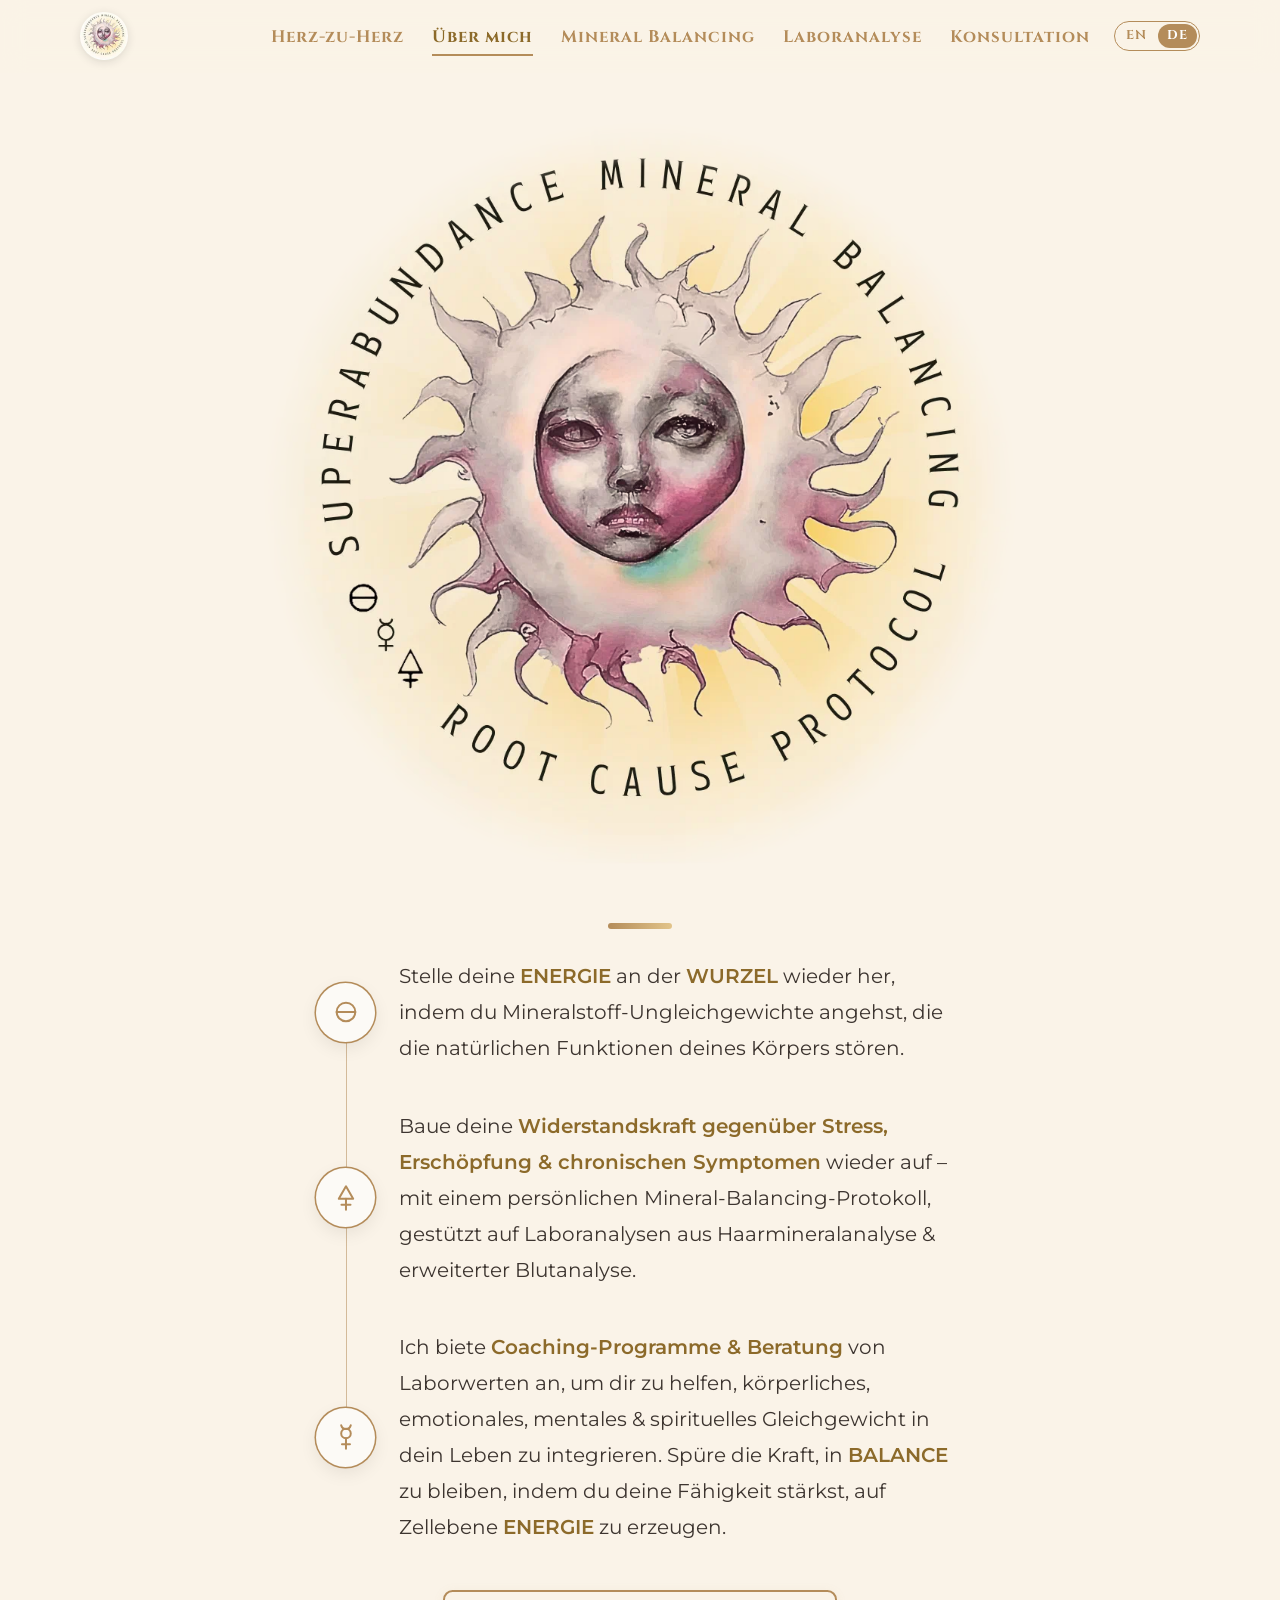
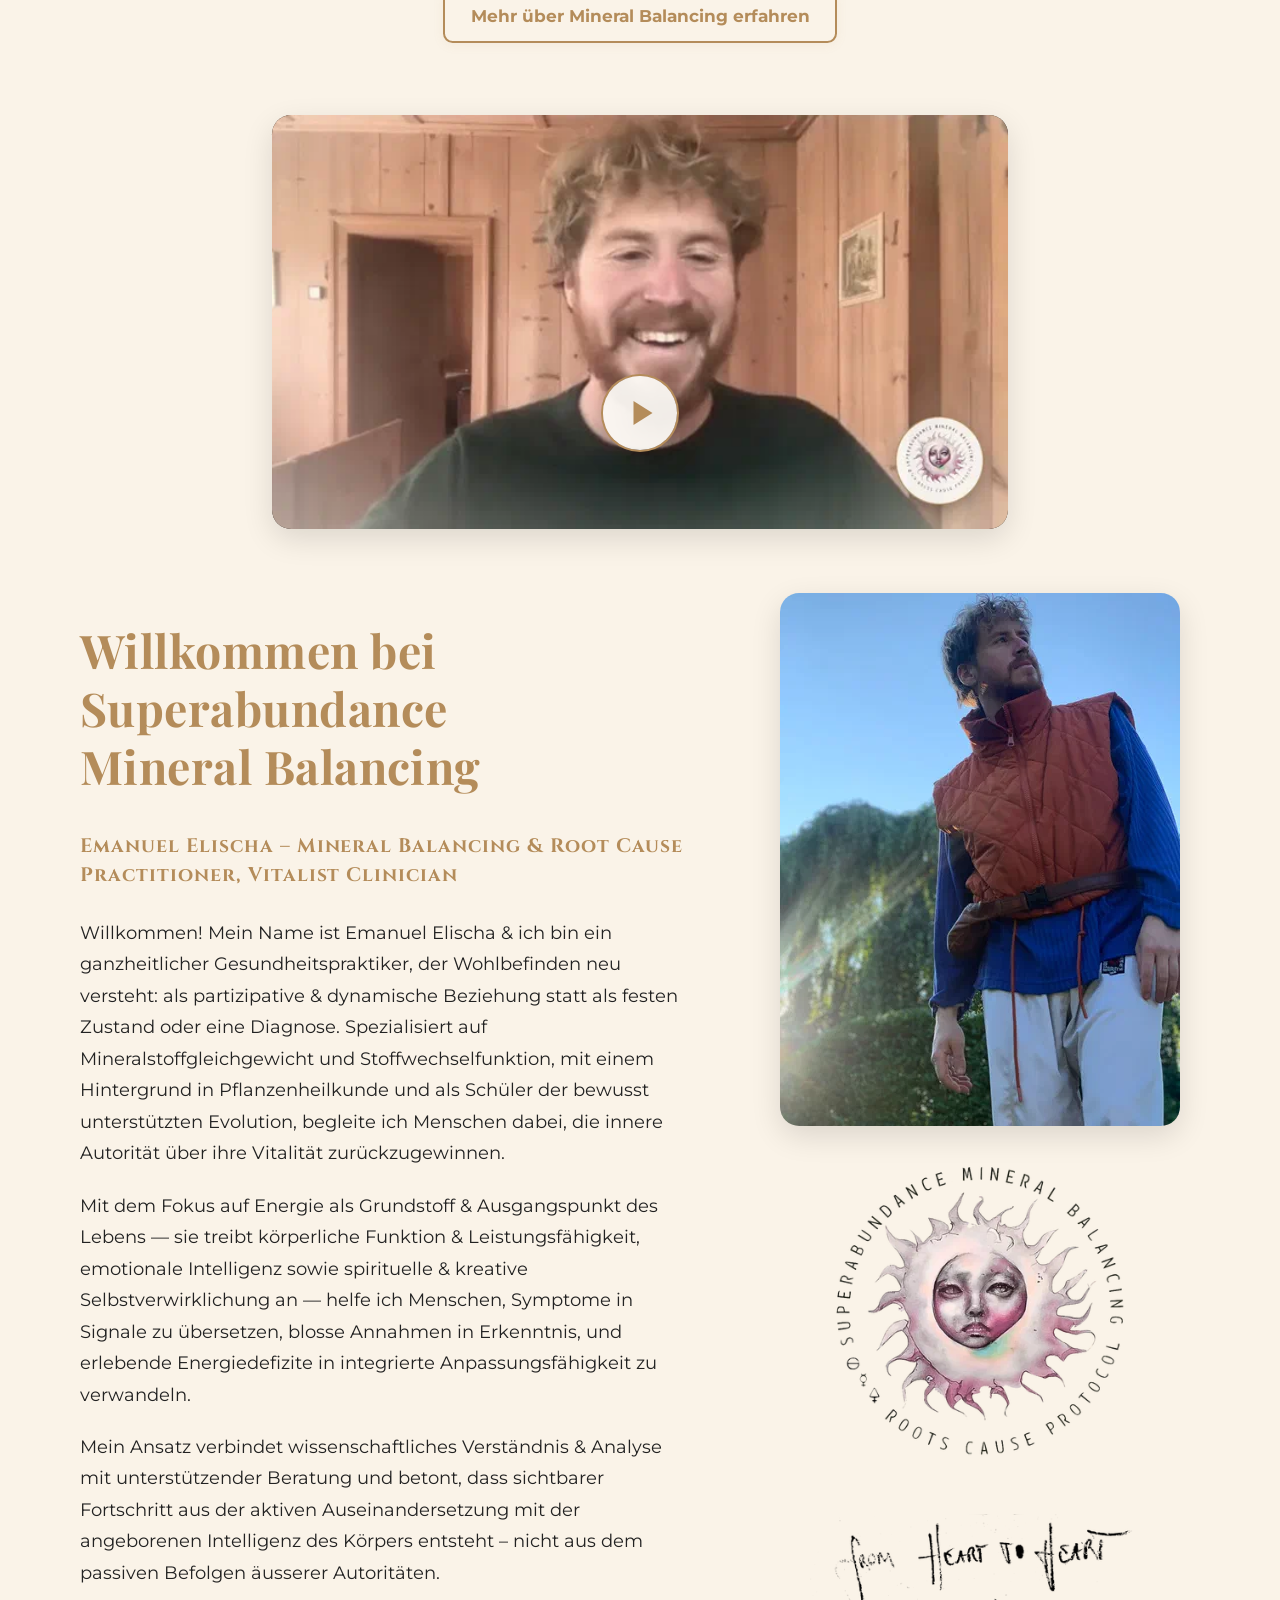
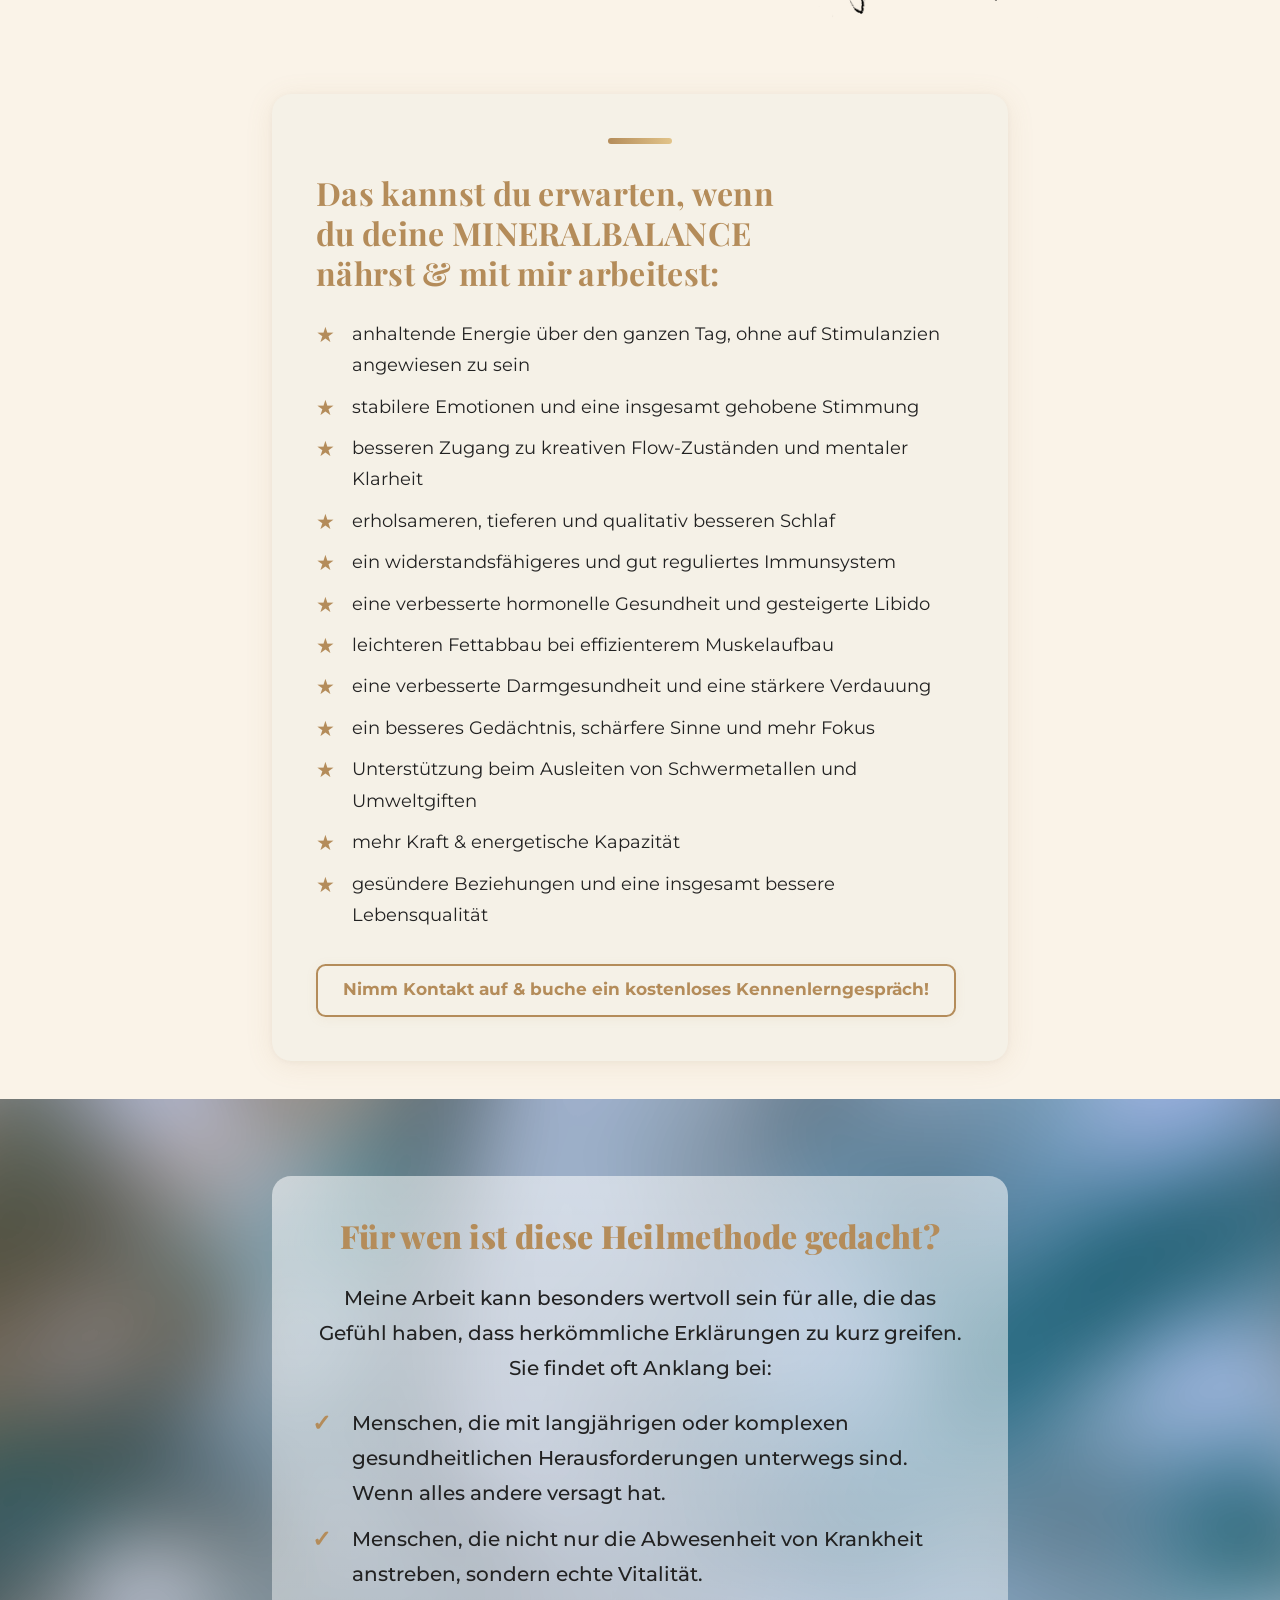
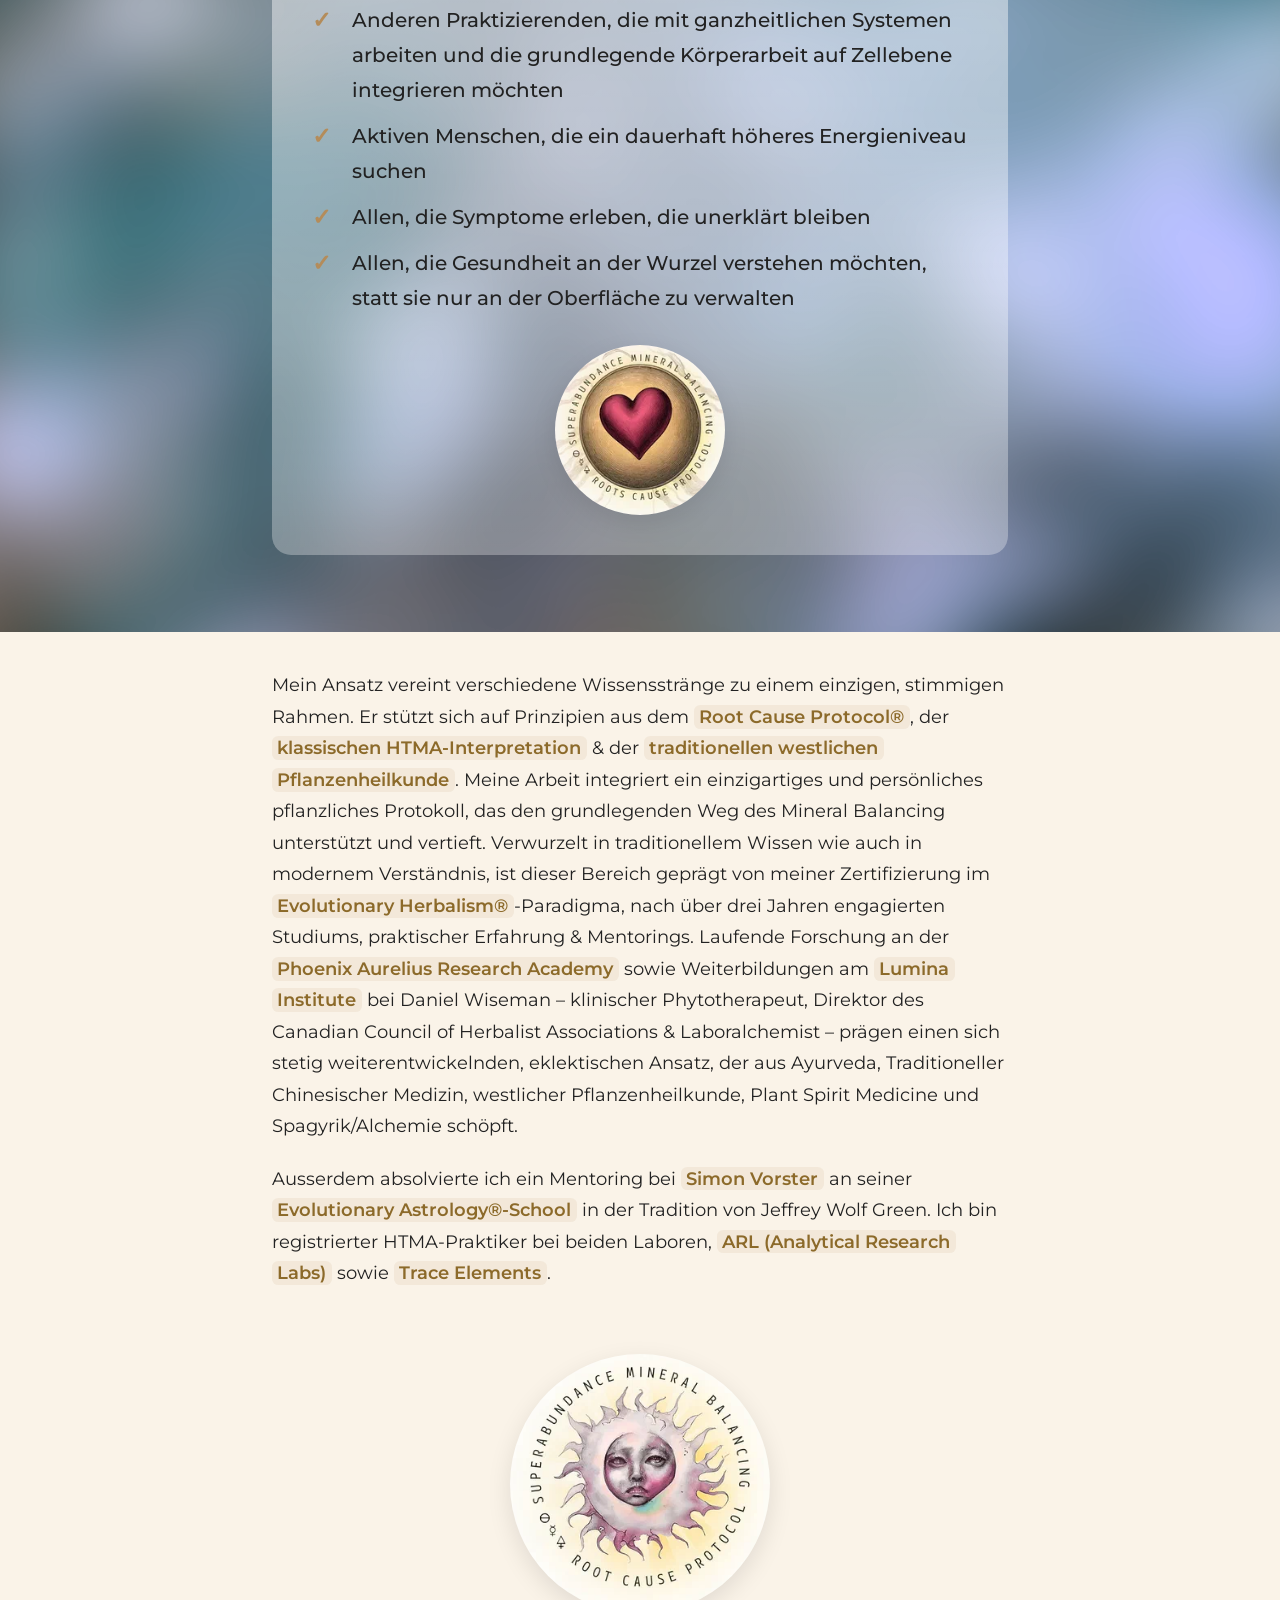
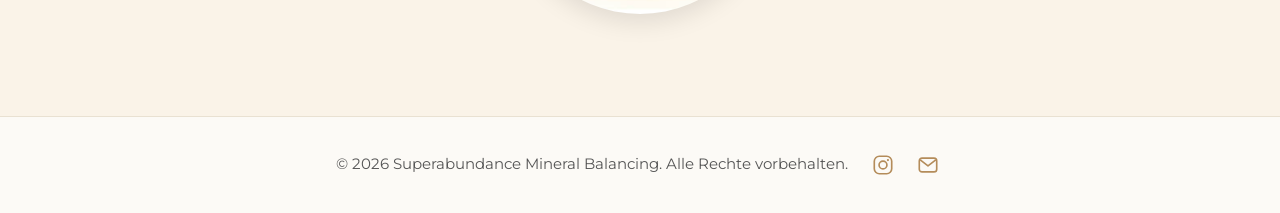
==== commit 89593b47: "Publish website – 2026-11-12 10:25" ====
--- a/de/index.html
+++ b/de/index.html
@@ -1,6 +1,6 @@
-<!doctype html><html lang=de-CH><head><meta name=generator content="Hugo 0.167.0"><meta charset=utf-8><script>document.documentElement.classList.add("js")</script><meta name=viewport content="width=device-width,initial-scale=1"><title>Superabundance Mineral Balancing</title><meta property="og:title" content="Superabundance Mineral Balancing"><meta property="og:type" content="website"><meta property="og:url" content="https://www.mineralbalance.art/de/index.html"><link rel=canonical href=https://www.mineralbalance.art/de/index.html><link rel=alternate hreflang=en href=https://www.mineralbalance.art/index.html><link rel=alternate hreflang=de-CH href=https://www.mineralbalance.art/de/index.html><link rel=alternate hreflang=x-default href=https://www.mineralbalance.art/index.html><meta name=theme-color content="#b48c5a"><meta property="og:image" content="https://www.mineralbalance.art/images/logo_hu_8a85af914919e62c.png"><link rel=icon type=image/png href=/images/logo_hu_637a276c132815b5.png><link rel=apple-touch-icon href=/images/logo_hu_89be83c4764aff79.png><link rel=preload href=/fonts/montserrat-latin-400-normal.woff2 as=font type=font/woff2 crossorigin><link rel=preload href=/fonts/playfair-display-latin-700-normal.woff2 as=font type=font/woff2 crossorigin><link rel=stylesheet href=/css/main.min.4da6ebddfb31af2676534e3f5c1b17971062fa11a8a226a888ee30180193b585.css integrity="sha256-Tabr3fsxryZ2U04/XBsXlxBi+hGooiaoiO4wGAGTtYU="></head><body><header class=site-header id=top><div class=site-header__inner><a class=site-header__logo href=/de/index.html><img src=/images/logo_hu_9837715780689962.webp srcset="/images/logo_hu_80799348069d37bd.webp 96w, /images/logo_hu_9837715780689962.webp 192w" sizes=48px width=192 height=192 alt="Superabundance Mineral Balancing Logo" loading=eager decoding=async>
+<!doctype html><html lang=de-CH><head><meta name=generator content="Hugo 0.167.0"><meta charset=utf-8><script>document.documentElement.classList.add("js")</script><meta name=viewport content="width=device-width,initial-scale=1"><title>Superabundance Mineral Balancing</title><meta property="og:title" content="Superabundance Mineral Balancing"><meta property="og:type" content="website"><meta property="og:url" content="https://www.mineralbalance.art/de/index.html"><link rel=canonical href=https://www.mineralbalance.art/de/index.html><link rel=alternate hreflang=en href=https://www.mineralbalance.art/index.html><link rel=alternate hreflang=de-CH href=https://www.mineralbalance.art/de/index.html><link rel=alternate hreflang=x-default href=https://www.mineralbalance.art/index.html><meta name=theme-color content="#b48c5a"><meta property="og:image" content="https://www.mineralbalance.art/images/logo_hu_8a85af914919e62c.png"><link rel=icon type=image/png href=/images/logo_hu_637a276c132815b5.png><link rel=apple-touch-icon href=/images/logo_hu_89be83c4764aff79.png><link rel=preload href=/fonts/montserrat-latin-400-normal.woff2 as=font type=font/woff2 crossorigin><link rel=preload href=/fonts/playfair-display-latin-700-normal.woff2 as=font type=font/woff2 crossorigin><link rel=stylesheet href=/css/main.min.b1beec067657b16d9b5f0a776d63292cc1d2255d185820ac2ddfd2eb628a00aa.css integrity="sha256-sb7sBnZXsW2bXwp3bWMpLMHSJV0YWCCsLd/S62KKAKo="></head><body><header class=site-header id=top><div class=site-header__inner><a class=site-header__logo href=/de/index.html><img src=/images/logo_hu_9837715780689962.webp srcset="/images/logo_hu_80799348069d37bd.webp 96w, /images/logo_hu_9837715780689962.webp 192w" sizes=48px width=192 height=192 alt="Superabundance Mineral Balancing Logo" loading=eager decoding=async>
 </a><button class=menu-toggle type=button aria-controls=site-nav aria-expanded=false aria-label=Menü>
 <span></span><span></span><span></span></button><nav class=site-nav id=site-nav><ul><li><a href=/de/heart-to-heart.html>Herz-zu-Herz</a></li><li><a href=/de/index.html aria-current=page>Über mich</a></li><li><a href=/de/mineral-balancing.html>Mineral Balancing</a></li><li><a href=/de/lab-testing.html>Laboranalyse</a></li><li><a href=/de/consultation.html>Konsultation</a></li></ul></nav><nav class=lang-switch aria-label=Sprache><a class=lang-switch__item href=/index.html hreflang=en lang=en title=English>EN</a>
-<span class="lang-switch__item is-current" aria-current=true>DE</span></nav></div></header><main id=main><div class=big-logo><img src=/images/logo_hu_e9c4bedfbd7b5cb6.webp srcset="/images/logo_hu_daeb75fb59a59f2d.webp 500w, /images/logo_hu_e9c4bedfbd7b5cb6.webp 1000w" sizes="(max-width: 600px) 88vw, 720px" width=1000 height=1000 alt="Superabundance Mineral Balancing Logo" loading=eager decoding=async class=big-logo__img></div><section data-section=0 class="block block--symbols"><div class="container container--narrow"><div class="card card--cream reveal"><span class=accent-bar aria-hidden=true></span><ul class=symbols><li><span class="symbols__icon symbols__icon--svg" aria-hidden=true><svg viewBox="0 0 24 24" focusable="false"><circle cx="12" cy="12" r="7"/><path d="M5 12h14"/></svg></span><div class=symbols__text>Stelle deine <strong>ENERGIE</strong> an der <strong>WURZEL</strong> wieder her, indem du Mineralstoff-Ungleichgewichte angehst, die die natürlichen Funktionen deines Körpers stören.</div></li><li><span class="symbols__icon symbols__icon--svg" aria-hidden=true><svg viewBox="0 0 24 24" focusable="false"><path d="M12 3.2 6.6 12.6h10.8z"/><path d="M12 12.6v8.2M8.6 17h6.8"/></svg></span><div class=symbols__text>Baue deine <strong>Widerstandskraft gegenüber Stress, Erschöpfung & chronischen Symptomen</strong> wieder auf – mit einem persönlichen Mineral-Balancing-Protokoll, gestützt auf Laboranalysen aus Haarmineralanalyse & erweiterter Blutanalyse.</div></li><li><span class="symbols__icon symbols__icon--svg" aria-hidden=true><svg viewBox="0 0 24 24" focusable="false"><path d="M8.4 3.2a3.7 3.7.0 007.2.0"/><circle cx="12" cy="9.4" r="3.6"/><path d="M12 13v7.8M9 17.4h6"/></svg></span><div class=symbols__text>Ich biete <strong>Coaching-Programme & Beratung</strong> von Laborwerten an, um dir zu helfen, körperliches, emotionales, mentales & spirituelles Gleichgewicht in dein Leben zu integrieren. Spüre die Kraft, in <mark>BALANCE</mark> zu bleiben, indem du deine Fähigkeit stärkst, auf Zellebene <mark>ENERGIE</mark> zu erzeugen.</div></li></ul><p class=btn-row><a class=btn href=/de/mineral-balancing.html>Mehr über Mineral Balancing erfahren</a></p></div></div></section><section data-section=1 class="block block--video"><div class="container container--narrow"><div class="video reveal" data-yt=_yF64NBjmhI><button class=video__play type=button aria-label="Video abspielen: Emanuel Elischa im Gespräch mit The Root Cause Protocol – eine Student Story"><img src=/images/video-rcp-student-story_hu_69161c2878de1433.webp srcset="/images/video-rcp-student-story_hu_a04763334214ba7d.webp 640w, /images/video-rcp-student-story_hu_e2fc610ab029ebe3.webp 960w, /images/video-rcp-student-story_hu_69161c2878de1433.webp 1280w" sizes="(max-width: 700px) 92vw, 620px" width=1280 height=720 alt loading=lazy decoding=async class=video__poster>
+<span class="lang-switch__item is-current" aria-current=true>DE</span></nav></div></header><main id=main><div class=big-logo><img src=/images/logo_hu_e9c4bedfbd7b5cb6.webp srcset="/images/logo_hu_daeb75fb59a59f2d.webp 500w, /images/logo_hu_e9c4bedfbd7b5cb6.webp 1000w" sizes="(max-width: 600px) 88vw, 1000px" width=1000 height=1000 alt="Superabundance Mineral Balancing Logo" loading=eager decoding=async class=big-logo__img></div><section data-section=0 class="block block--symbols"><div class="container container--narrow"><div class="card card--cream reveal"><span class=accent-bar aria-hidden=true></span><ul class=symbols><li><span class="symbols__icon symbols__icon--svg" aria-hidden=true><svg viewBox="0 0 24 24" focusable="false"><circle cx="12" cy="12" r="7"/><path d="M5 12h14"/></svg></span><div class=symbols__text>Stelle deine <strong>ENERGIE</strong> an der <strong>WURZEL</strong> wieder her, indem du Mineralstoff-Ungleichgewichte angehst, die die natürlichen Funktionen deines Körpers stören.</div></li><li><span class="symbols__icon symbols__icon--svg" aria-hidden=true><svg viewBox="0 0 24 24" focusable="false"><path d="M12 3.2 6.6 12.6h10.8z"/><path d="M12 12.6v8.2M8.6 17h6.8"/></svg></span><div class=symbols__text>Baue deine <strong>Widerstandskraft gegenüber Stress, Erschöpfung & chronischen Symptomen</strong> wieder auf – mit einem persönlichen Mineral-Balancing-Protokoll, gestützt auf Laboranalysen aus Haarmineralanalyse & erweiterter Blutanalyse.</div></li><li><span class="symbols__icon symbols__icon--svg" aria-hidden=true><svg viewBox="0 0 24 24" focusable="false"><path d="M8.4 3.2a3.7 3.7.0 007.2.0"/><circle cx="12" cy="9.4" r="3.6"/><path d="M12 13v7.8M9 17.4h6"/></svg></span><div class=symbols__text>Ich biete <strong>Coaching-Programme & Beratung</strong> von Laborwerten an, um dir zu helfen, körperliches, emotionales, mentales & spirituelles Gleichgewicht in dein Leben zu integrieren. Spüre die Kraft, in <mark>BALANCE</mark> zu bleiben, indem du deine Fähigkeit stärkst, auf Zellebene <mark>ENERGIE</mark> zu erzeugen.</div></li></ul><p class=btn-row><a class=btn href=/de/mineral-balancing.html>Mehr über Mineral Balancing erfahren</a></p></div></div></section><section data-section=1 class="block block--video"><div class="container container--narrow"><div class="video reveal" data-yt=_yF64NBjmhI><button class=video__play type=button aria-label="Video abspielen: Emanuel Elischa im Gespräch mit The Root Cause Protocol – eine Student Story"><img src=/images/video-rcp-student-story_hu_69161c2878de1433.webp srcset="/images/video-rcp-student-story_hu_a04763334214ba7d.webp 640w, /images/video-rcp-student-story_hu_e2fc610ab029ebe3.webp 960w, /images/video-rcp-student-story_hu_69161c2878de1433.webp 1280w" sizes="(max-width: 700px) 92vw, 620px" width=1280 height=720 alt loading=lazy decoding=async class=video__poster>
 <span class=video__btn aria-hidden=true></span></button></div></div></section><section data-section=2 class="block block--bio"><div class="container bio"><div class="bio__text reveal"><h1 class="heading heading--xl">Willkommen bei Superabundance Mineral Balancing</h1><p class=eyebrow>Emanuel Elischa – Mineral Balancing & Root Cause Practitioner, Vitalist Clinician</p><div class=prose><p>Willkommen! Mein Name ist Emanuel Elischa & ich bin ein ganzheitlicher Gesundheitspraktiker, der Wohlbefinden neu versteht: als partizipative & dynamische Beziehung statt als festen Zustand oder eine Diagnose. Spezialisiert auf Mineralstoffgleichgewicht und Stoffwechselfunktion, mit einem Hintergrund in Pflanzenheilkunde und als Schüler der bewusst unterstützten Evolution, begleite ich Menschen dabei, die innere Autorität über ihre Vitalität zurückzugewinnen.</p><p>Mit dem Fokus auf Energie als Grundstoff & Ausgangspunkt des Lebens — sie treibt körperliche Funktion & Leistungsfähigkeit, emotionale Intelligenz sowie spirituelle & kreative Selbstverwirklichung an — helfe ich Menschen, Symptome in Signale zu übersetzen, blosse Annahmen in Erkenntnis, und erlebende Energiedefizite in integrierte Anpassungsfähigkeit zu verwandeln.</p><p>Mein Ansatz verbindet wissenschaftliches Verständnis & Analyse mit unterstützender Beratung und betont, dass sichtbarer Fortschritt aus der aktiven Auseinandersetzung mit der angeborenen Intelligenz des Körpers entsteht – nicht aus dem passiven Befolgen äusserer Autoritäten.</p></div></div><div class="bio__images reveal"><img src=/images/bio-picture_hu_fc9cd95ae36ad8bd.webp srcset="/images/bio-picture_hu_140bb33b3e9c72e7.webp 400w, /images/bio-picture_hu_fc9cd95ae36ad8bd.webp 800w" sizes="(max-width: 860px) 80vw, 400px" width=800 height=1067 alt="Emanuel Elischa" loading=lazy decoding=async class=bio__photo><img src=/images/logo-ii_hu_272fe76ad7a1bd4b.webp srcset="/images/logo-ii_hu_db024f4088c78225.webp 400w, /images/logo-ii_hu_272fe76ad7a1bd4b.webp 800w" sizes="(max-width: 860px) 80vw, 400px" width=800 height=800 alt="Logo II" loading=lazy decoding=async class=bio__deco><img src=/images/heart_hu_82060b11c9ac6905.webp srcset="/images/heart_hu_c30ba520bc79b9.webp 400w, /images/heart_hu_82060b11c9ac6905.webp 800w" sizes="(max-width: 860px) 80vw, 400px" width=800 height=244 alt=Herz loading=lazy decoding=async class=bio__deco></div></div></section><section data-section=3 class="block block--list"><div class="container container--narrow"><div class="card card--cream reveal"><span class=accent-bar aria-hidden=true></span><h2 class=heading>Das kannst du erwarten, wenn du deine MINERALBALANCE nährst & mit mir arbeitest:</h2><ul class="icon-list icon-list--star"><li>anhaltende Energie über den ganzen Tag, ohne auf Stimulanzien angewiesen zu sein</li><li>stabilere Emotionen und eine insgesamt gehobene Stimmung</li><li>besseren Zugang zu kreativen Flow-Zuständen und mentaler Klarheit</li><li>erholsameren, tieferen und qualitativ besseren Schlaf</li><li>ein widerstandsfähigeres und gut reguliertes Immunsystem</li><li>eine verbesserte hormonelle Gesundheit und gesteigerte Libido</li><li>leichteren Fettabbau bei effizienterem Muskelaufbau</li><li>eine verbesserte Darmgesundheit und eine stärkere Verdauung</li><li>ein besseres Gedächtnis, schärfere Sinne und mehr Fokus</li><li>Unterstützung beim Ausleiten von Schwermetallen und Umweltgiften</li><li>mehr Kraft & energetische Kapazität</li><li>gesündere Beziehungen und eine insgesamt bessere Lebensqualität</li></ul><p class=btn-row><a class=btn href=/de/consultation.html>Nimm Kontakt auf & buche ein kostenloses Kennenlerngespräch!</a></p></div></div></section><section data-section=4 class="block banner banner--large banner--soft banner--content"><div class=banner__media data-parallax><img src=/images/colors_hu_4dba9ee9155b356d.webp srcset="/images/colors_hu_c1d6736e28316f07.webp 400w, /images/colors_hu_4dba9ee9155b356d.webp 700w" sizes=100vw width=700 height=700 alt=Farben loading=lazy decoding=async></div><div class="banner__content reveal"><h2 class=heading>Für wen ist diese Heilmethode gedacht?</h2><p>Meine Arbeit kann besonders wertvoll sein für alle, die das Gefühl haben, dass herkömmliche Erklärungen zu kurz greifen. Sie findet oft Anklang bei:</p><ul class="icon-list icon-list--check"><li>Menschen, die mit langjährigen oder komplexen gesundheitlichen Herausforderungen unterwegs sind. Wenn alles andere versagt hat.</li><li>Menschen, die nicht nur die Abwesenheit von Krankheit anstreben, sondern echte Vitalität.</li><li>Anderen Praktizierenden, die mit ganzheitlichen Systemen arbeiten und die grundlegende Körperarbeit auf Zellebene integrieren möchten</li><li>Aktiven Menschen, die ein dauerhaft höheres Energieniveau suchen</li><li>Allen, die Symptome erleben, die unerklärt bleiben</li><li>Allen, die Gesundheit an der Wurzel verstehen möchten, statt sie nur an der Oberfläche zu verwalten</li></ul><div class=banner__badge><img src=/images/heart-iii_hu_4d1758b0c8886861.webp srcset="/images/heart-iii_hu_1c39a48fb2732318.webp 200w, /images/heart-iii_hu_4d1758b0c8886861.webp 400w" sizes=180px width=400 height=400 alt=Herz-III-Logo loading=lazy decoding=async></div></div></section><section data-section=5 class="block block--text block--plain"><div class="container container--narrow"><div class="prose reveal"><p>Mein Ansatz vereint verschiedene Wissensstränge zu einem einzigen, stimmigen Rahmen. Er stützt sich auf Prinzipien aus dem <mark>Root Cause Protocol®</mark>, der <mark>klassischen HTMA-Interpretation</mark> & der <mark>traditionellen westlichen Pflanzenheilkunde</mark>. Meine Arbeit integriert ein einzigartiges und persönliches pflanzliches Protokoll, das den grundlegenden Weg des Mineral Balancing unterstützt und vertieft. Verwurzelt in traditionellem Wissen wie auch in modernem Verständnis, ist dieser Bereich geprägt von meiner Zertifizierung im <mark>Evolutionary Herbalism®</mark>-Paradigma, nach über drei Jahren engagierten Studiums, praktischer Erfahrung & Mentorings. Laufende Forschung an der <mark>Phoenix Aurelius Research Academy</mark> sowie Weiterbildungen am <mark>Lumina Institute</mark> bei Daniel Wiseman – klinischer Phytotherapeut, Direktor des Canadian Council of Herbalist Associations & Laboralchemist – prägen einen sich stetig weiterentwickelnden, eklektischen Ansatz, der aus Ayurveda, Traditioneller Chinesischer Medizin, westlicher Pflanzenheilkunde, Plant Spirit Medicine und Spagyrik/Alchemie schöpft.</p><p>Ausserdem absolvierte ich ein Mentoring bei <mark>Simon Vorster</mark> an seiner <mark>Evolutionary Astrology®-School</mark> in der Tradition von Jeffrey Wolf Green. Ich bin registrierter HTMA-Praktiker bei beiden Laboren, <mark>ARL (Analytical Research Labs)</mark> sowie <mark>Trace Elements</mark>.</p></div></div></section><section data-section=6 class="block block--image"><figure class="figure figure--small figure--round reveal"><img src=/images/logo_hu_629ca933a28e6f5.webp srcset="/images/logo_hu_aba7d4c721381f32.webp 320w, /images/logo_hu_629ca933a28e6f5.webp 640w" sizes="(max-width: 600px) 70vw, 320px" width=640 height=640 alt="Superabundance Mineral Balancing Logo" loading=lazy decoding=async></figure></section></main><footer class=site-footer><div class=site-footer__inner><p class=site-footer__text>© 2026 Superabundance Mineral Balancing. Alle Rechte vorbehalten.</p><div class=site-footer__icons><a href=https://www.instagram.com/emanuelelischa/ target=_blank rel=noopener aria-label=Instagram><svg width="22" height="22" viewBox="0 0 24 24" aria-hidden="true"><rect x="2.5" y="2.5" width="19" height="19" rx="5.5" fill="none" stroke="currentColor" stroke-width="1.8"/><circle cx="12" cy="12" r="4.3" fill="none" stroke="currentColor" stroke-width="1.8"/><circle cx="17.4" cy="6.6" r="1.2" fill="currentColor"/></svg>
 </a><a href=mailto:emanuel@mineralbalance.art aria-label=E-Mail><svg width="22" height="22" viewBox="0 0 24 24" aria-hidden="true"><rect x="2.5" y="4.5" width="19" height="15" rx="3" fill="none" stroke="currentColor" stroke-width="1.8"/><path d="M3.5 6.5 12 13l8.5-6.5" fill="none" stroke="currentColor" stroke-width="1.8" stroke-linejoin="round"/></svg></a></div></div><a class=to-top href=#top aria-label="Nach oben">↑</a></footer><script src=/js/main.5cf2bb1c7fda51e7bdd379d4428d09838d844a2b77fb40c2e12cea33b669aa6e.js integrity="sha256-XPK7HH/aUee903nUQo0Jg42ESit3+0DC4SzqM7Zpqm4=" defer></script></body></html>
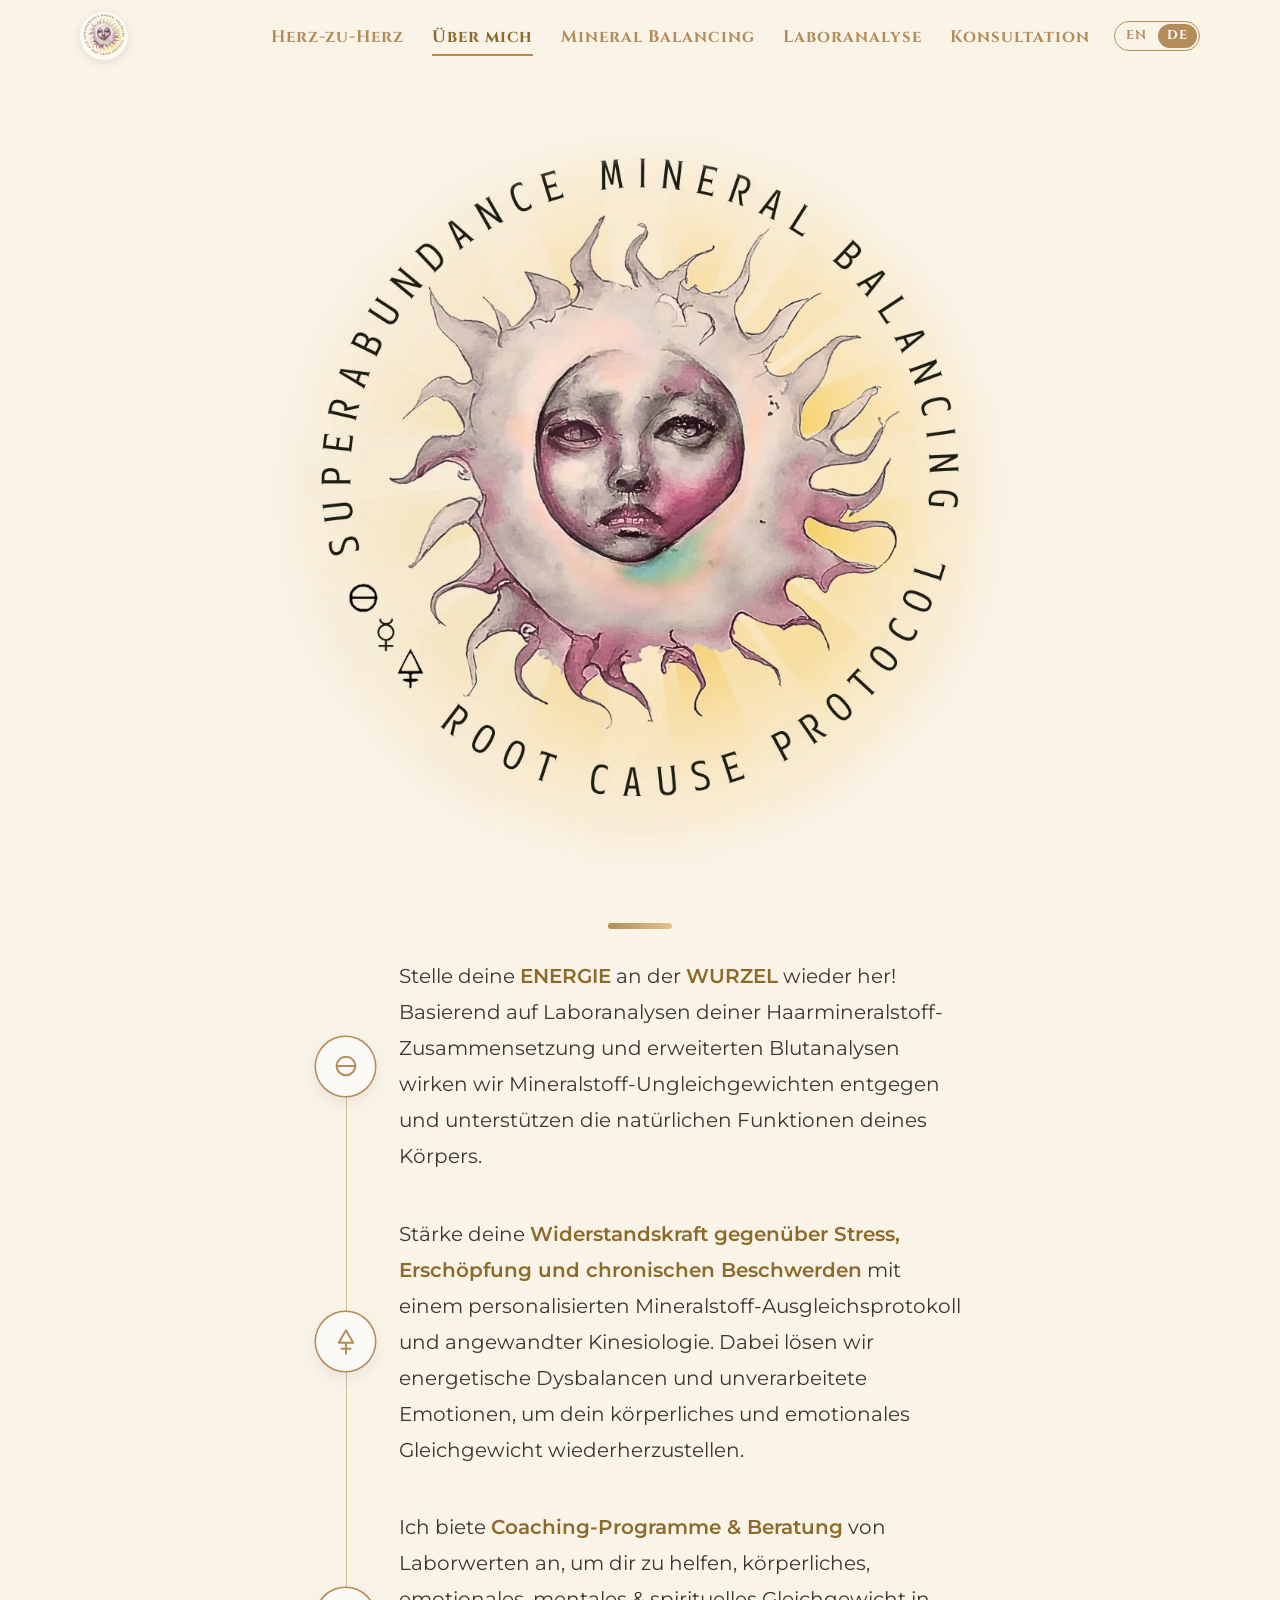
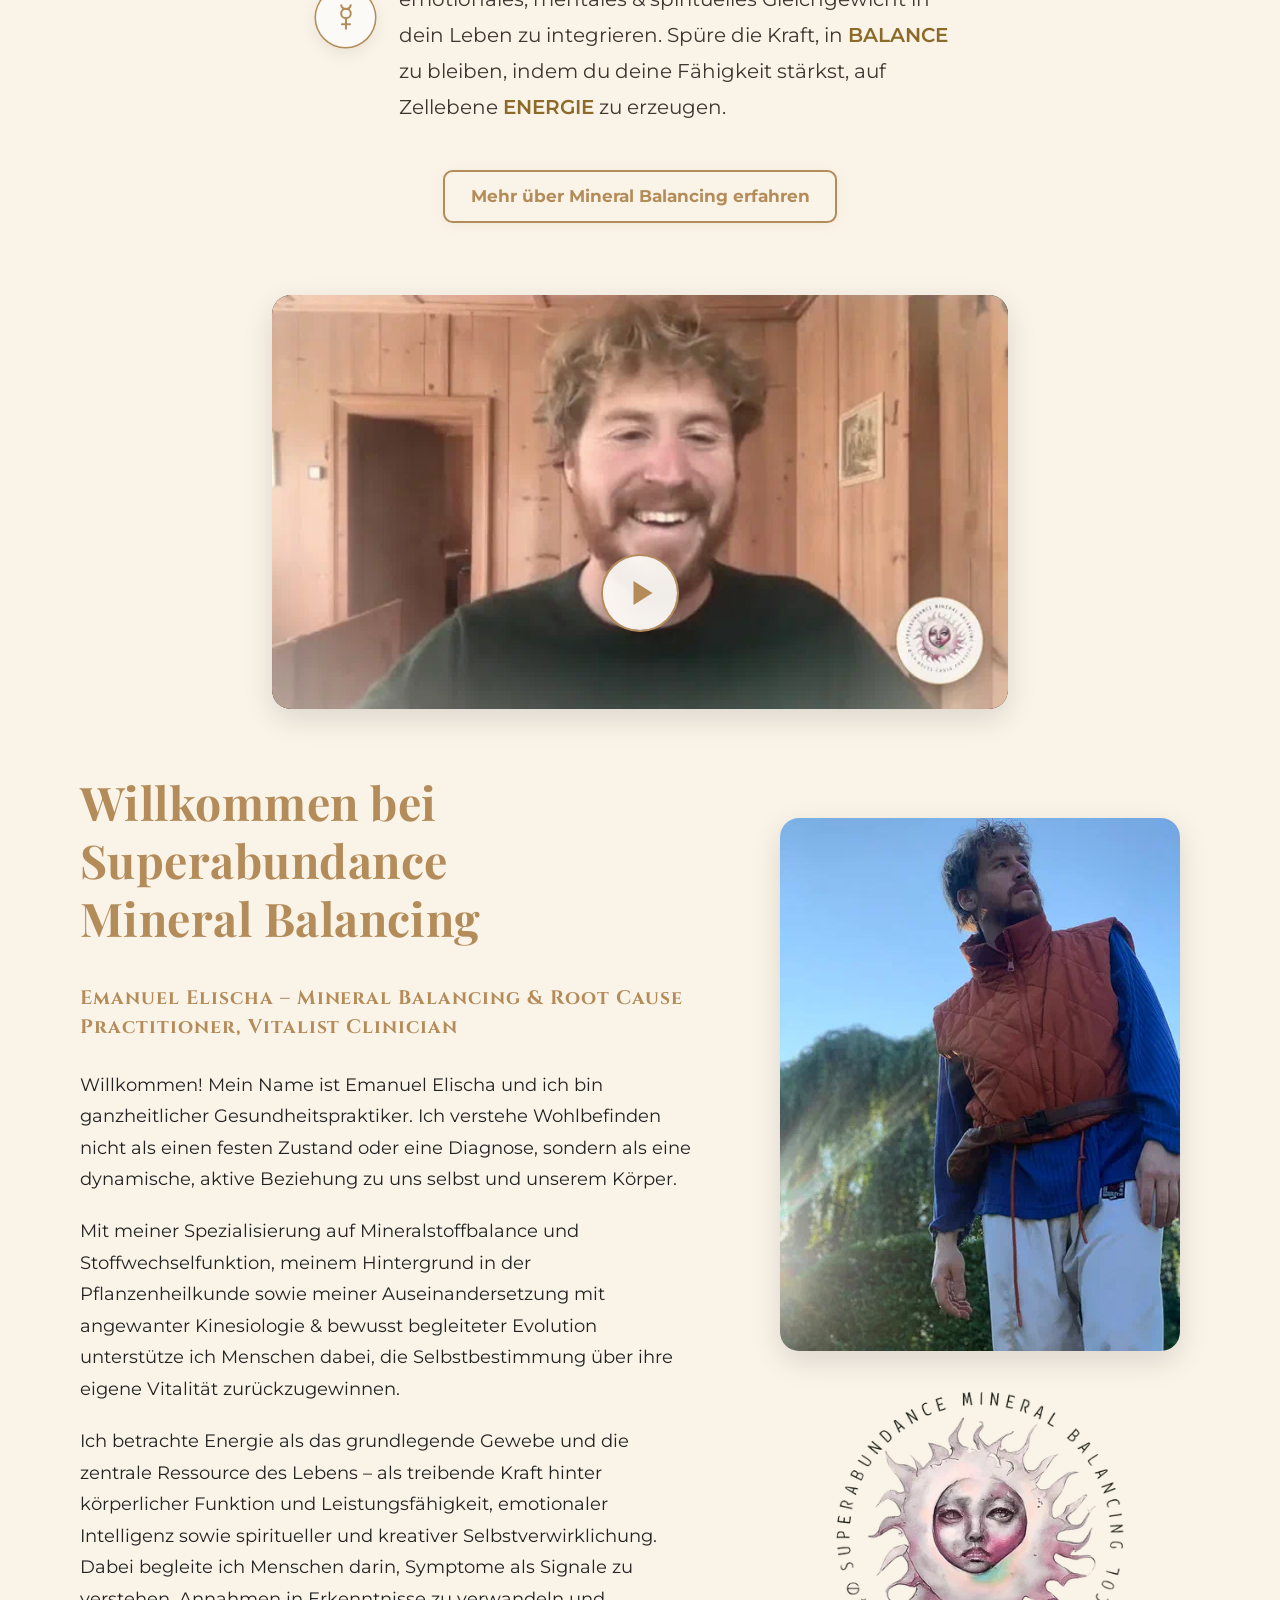
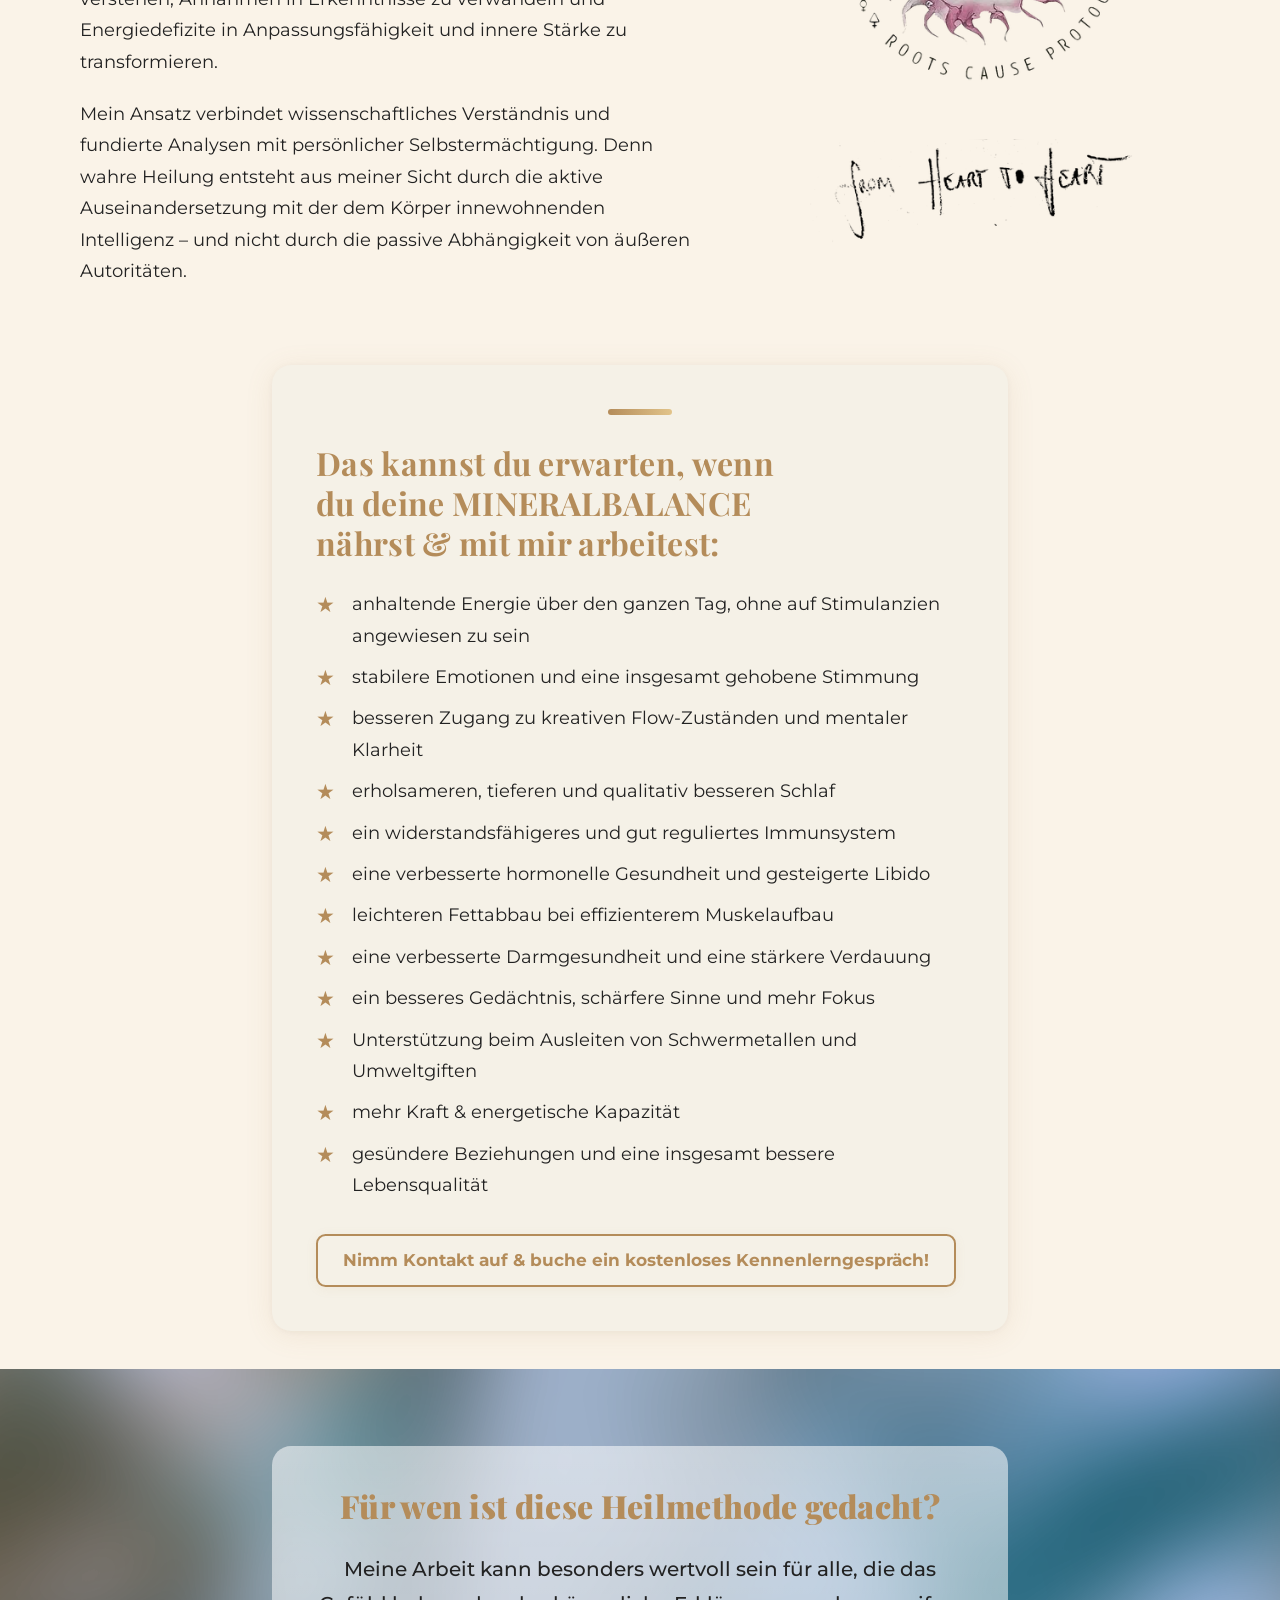
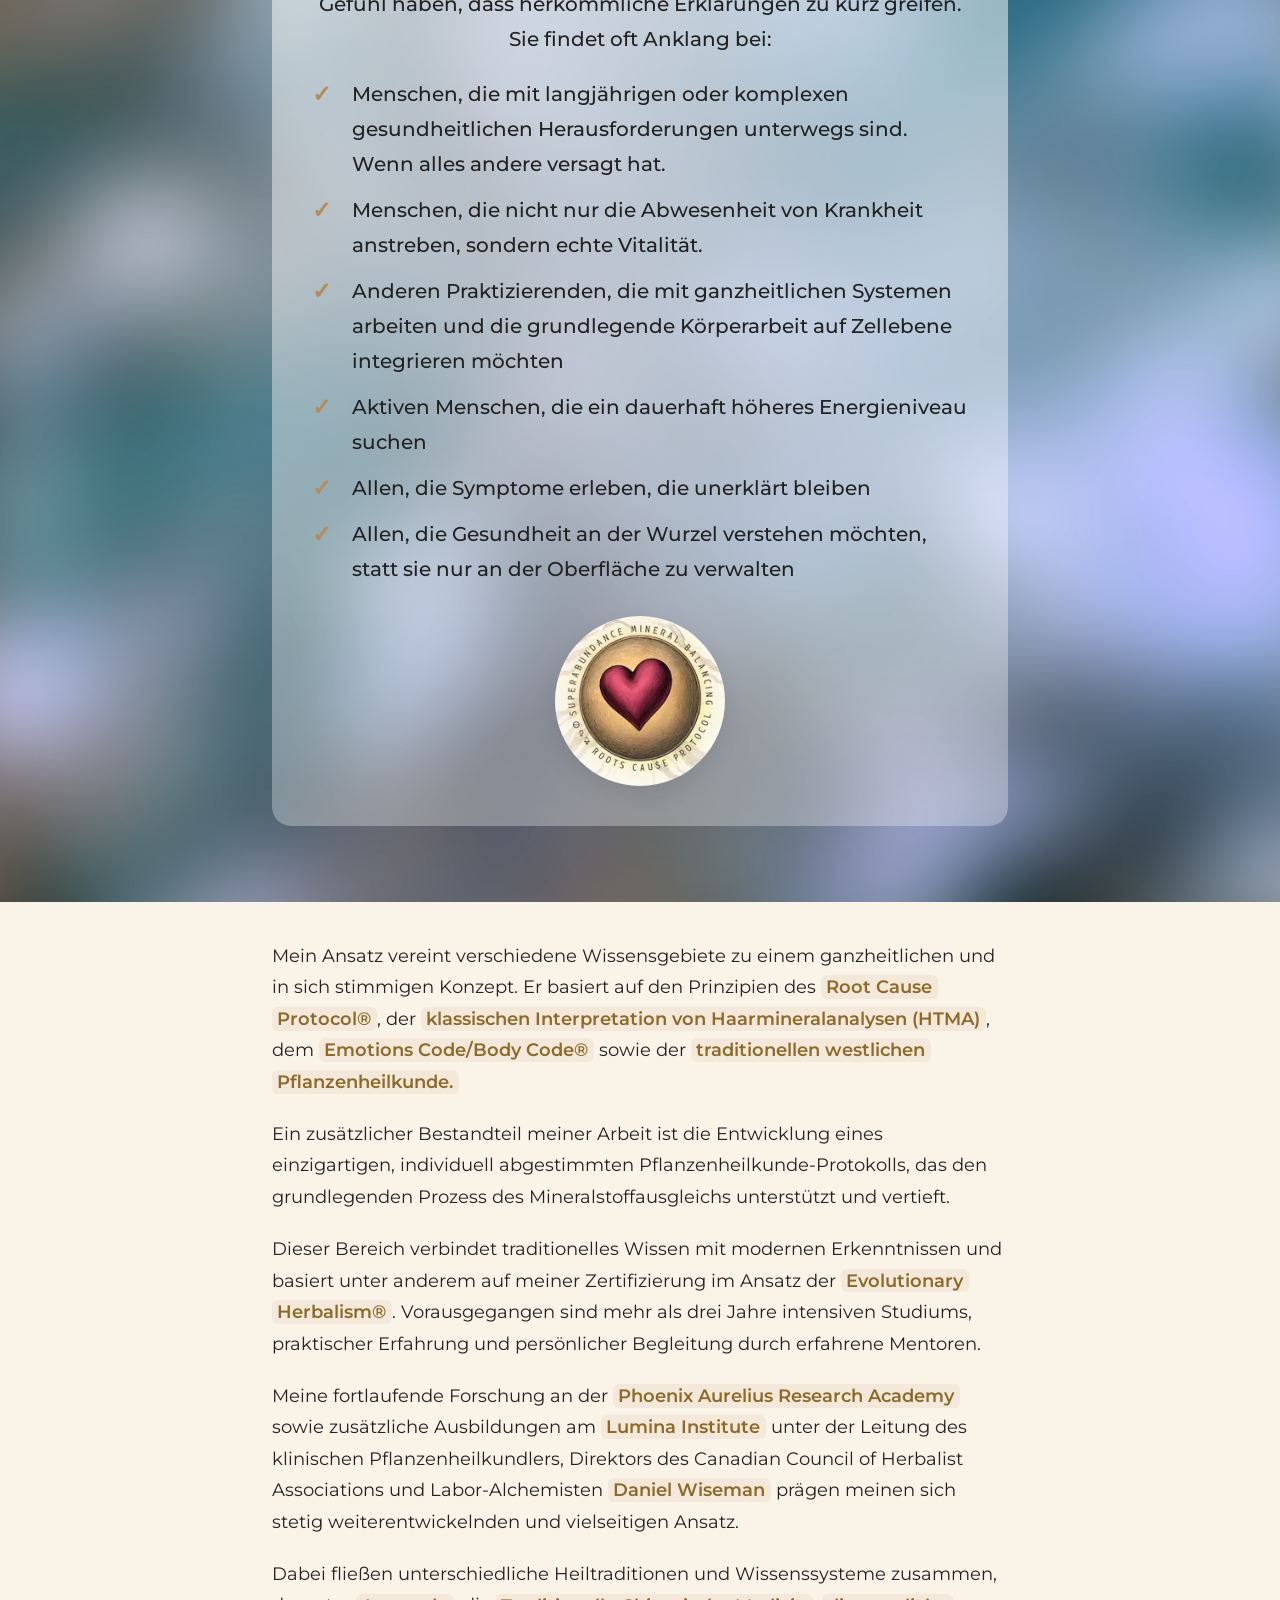
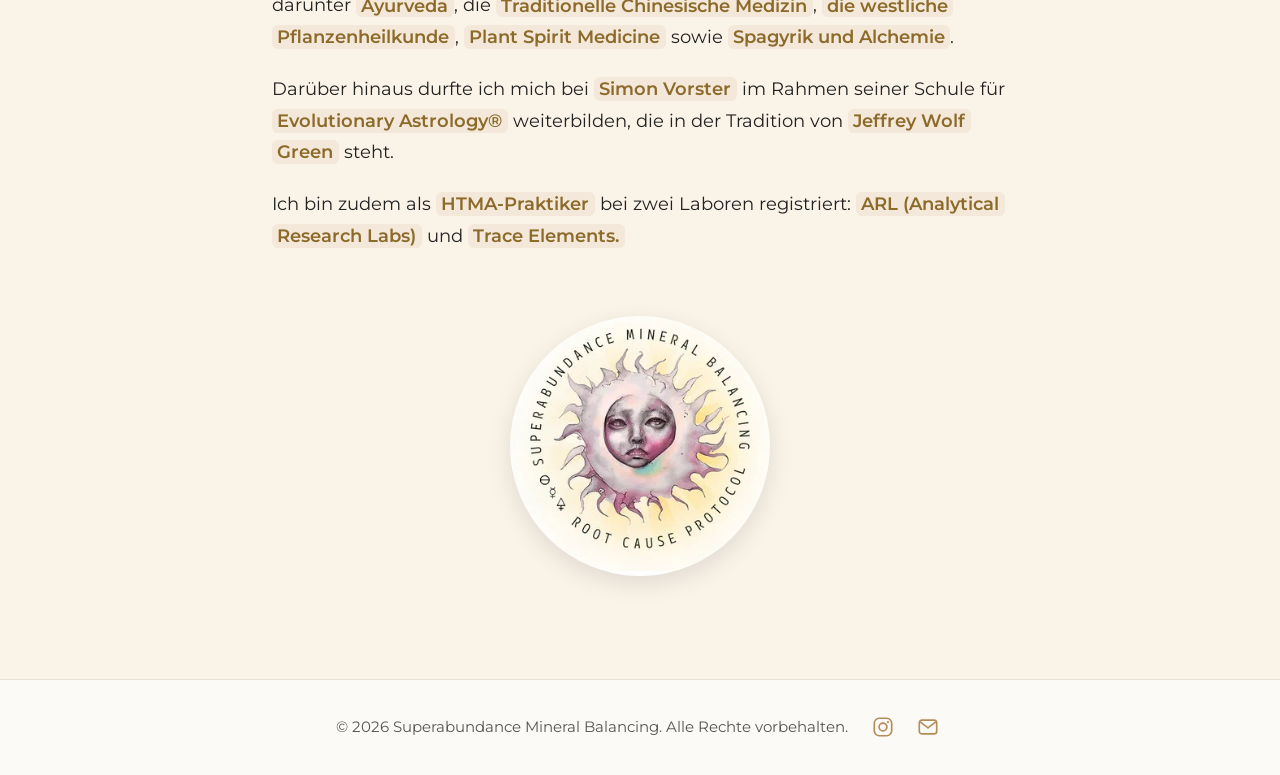
==== commit 0caacdb1: "Publish website – 2026-11-12 11:57" ====
--- a/de/index.html
+++ b/de/index.html
@@ -1,6 +1,6 @@
-<!doctype html><html lang=de-CH><head><meta name=generator content="Hugo 0.167.0"><meta charset=utf-8><script>document.documentElement.classList.add("js")</script><meta name=viewport content="width=device-width,initial-scale=1"><title>Superabundance Mineral Balancing</title><meta property="og:title" content="Superabundance Mineral Balancing"><meta property="og:type" content="website"><meta property="og:url" content="https://www.mineralbalance.art/de/index.html"><link rel=canonical href=https://www.mineralbalance.art/de/index.html><link rel=alternate hreflang=en href=https://www.mineralbalance.art/index.html><link rel=alternate hreflang=de-CH href=https://www.mineralbalance.art/de/index.html><link rel=alternate hreflang=x-default href=https://www.mineralbalance.art/index.html><meta name=theme-color content="#b48c5a"><meta property="og:image" content="https://www.mineralbalance.art/images/logo_hu_8a85af914919e62c.png"><link rel=icon type=image/png href=/images/logo_hu_637a276c132815b5.png><link rel=apple-touch-icon href=/images/logo_hu_89be83c4764aff79.png><link rel=preload href=/fonts/montserrat-latin-400-normal.woff2 as=font type=font/woff2 crossorigin><link rel=preload href=/fonts/playfair-display-latin-700-normal.woff2 as=font type=font/woff2 crossorigin><link rel=stylesheet href=/css/main.min.b1beec067657b16d9b5f0a776d63292cc1d2255d185820ac2ddfd2eb628a00aa.css integrity="sha256-sb7sBnZXsW2bXwp3bWMpLMHSJV0YWCCsLd/S62KKAKo="></head><body><header class=site-header id=top><div class=site-header__inner><a class=site-header__logo href=/de/index.html><img src=/images/logo_hu_9837715780689962.webp srcset="/images/logo_hu_80799348069d37bd.webp 96w, /images/logo_hu_9837715780689962.webp 192w" sizes=48px width=192 height=192 alt="Superabundance Mineral Balancing Logo" loading=eager decoding=async>
+<!doctype html><html lang=de-CH><head><meta name=generator content="Hugo 0.167.0"><meta charset=utf-8><script>document.documentElement.classList.add("js")</script><meta name=viewport content="width=device-width,initial-scale=1"><title>Superabundance Mineral Balancing</title><meta property="og:title" content="Superabundance Mineral Balancing"><meta property="og:type" content="website"><meta property="og:url" content="https://www.mineralbalance.art/de/index.html"><link rel=canonical href=https://www.mineralbalance.art/de/index.html><link rel=alternate hreflang=en href=https://www.mineralbalance.art/index.html><link rel=alternate hreflang=de-CH href=https://www.mineralbalance.art/de/index.html><link rel=alternate hreflang=x-default href=https://www.mineralbalance.art/index.html><meta name=theme-color content="#b48c5a"><meta property="og:image" content="https://www.mineralbalance.art/images/logo_hu_8a85af914919e62c.png"><link rel=icon type=image/png href=/images/logo_hu_637a276c132815b5.png><link rel=apple-touch-icon href=/images/logo_hu_89be83c4764aff79.png><link rel=preload href=/fonts/montserrat-latin-400-normal.woff2 as=font type=font/woff2 crossorigin><link rel=preload href=/fonts/playfair-display-latin-700-normal.woff2 as=font type=font/woff2 crossorigin><link rel=stylesheet href=/css/main.min.39858d8d1285673ff5d1fd6b90bdaa99c4af8a911d3fb89eaf65fcc68fa5e53d.css integrity="sha256-OYWNjRKFZz/10f1rkL2qmcSvipEdP7ier2X8xo+l5T0="></head><body><header class=site-header id=top><div class=site-header__inner><a class=site-header__logo href=/de/index.html><img src=/images/logo_hu_9837715780689962.webp srcset="/images/logo_hu_80799348069d37bd.webp 96w, /images/logo_hu_9837715780689962.webp 192w" sizes=48px width=192 height=192 alt="Superabundance Mineral Balancing Logo" loading=eager decoding=async>
 </a><button class=menu-toggle type=button aria-controls=site-nav aria-expanded=false aria-label=Menü>
 <span></span><span></span><span></span></button><nav class=site-nav id=site-nav><ul><li><a href=/de/heart-to-heart.html>Herz-zu-Herz</a></li><li><a href=/de/index.html aria-current=page>Über mich</a></li><li><a href=/de/mineral-balancing.html>Mineral Balancing</a></li><li><a href=/de/lab-testing.html>Laboranalyse</a></li><li><a href=/de/consultation.html>Konsultation</a></li></ul></nav><nav class=lang-switch aria-label=Sprache><a class=lang-switch__item href=/index.html hreflang=en lang=en title=English>EN</a>
-<span class="lang-switch__item is-current" aria-current=true>DE</span></nav></div></header><main id=main><div class=big-logo><img src=/images/logo_hu_e9c4bedfbd7b5cb6.webp srcset="/images/logo_hu_daeb75fb59a59f2d.webp 500w, /images/logo_hu_e9c4bedfbd7b5cb6.webp 1000w" sizes="(max-width: 600px) 88vw, 1000px" width=1000 height=1000 alt="Superabundance Mineral Balancing Logo" loading=eager decoding=async class=big-logo__img></div><section data-section=0 class="block block--symbols"><div class="container container--narrow"><div class="card card--cream reveal"><span class=accent-bar aria-hidden=true></span><ul class=symbols><li><span class="symbols__icon symbols__icon--svg" aria-hidden=true><svg viewBox="0 0 24 24" focusable="false"><circle cx="12" cy="12" r="7"/><path d="M5 12h14"/></svg></span><div class=symbols__text>Stelle deine <strong>ENERGIE</strong> an der <strong>WURZEL</strong> wieder her, indem du Mineralstoff-Ungleichgewichte angehst, die die natürlichen Funktionen deines Körpers stören.</div></li><li><span class="symbols__icon symbols__icon--svg" aria-hidden=true><svg viewBox="0 0 24 24" focusable="false"><path d="M12 3.2 6.6 12.6h10.8z"/><path d="M12 12.6v8.2M8.6 17h6.8"/></svg></span><div class=symbols__text>Baue deine <strong>Widerstandskraft gegenüber Stress, Erschöpfung & chronischen Symptomen</strong> wieder auf – mit einem persönlichen Mineral-Balancing-Protokoll, gestützt auf Laboranalysen aus Haarmineralanalyse & erweiterter Blutanalyse.</div></li><li><span class="symbols__icon symbols__icon--svg" aria-hidden=true><svg viewBox="0 0 24 24" focusable="false"><path d="M8.4 3.2a3.7 3.7.0 007.2.0"/><circle cx="12" cy="9.4" r="3.6"/><path d="M12 13v7.8M9 17.4h6"/></svg></span><div class=symbols__text>Ich biete <strong>Coaching-Programme & Beratung</strong> von Laborwerten an, um dir zu helfen, körperliches, emotionales, mentales & spirituelles Gleichgewicht in dein Leben zu integrieren. Spüre die Kraft, in <mark>BALANCE</mark> zu bleiben, indem du deine Fähigkeit stärkst, auf Zellebene <mark>ENERGIE</mark> zu erzeugen.</div></li></ul><p class=btn-row><a class=btn href=/de/mineral-balancing.html>Mehr über Mineral Balancing erfahren</a></p></div></div></section><section data-section=1 class="block block--video"><div class="container container--narrow"><div class="video reveal" data-yt=_yF64NBjmhI><button class=video__play type=button aria-label="Video abspielen: Emanuel Elischa im Gespräch mit The Root Cause Protocol – eine Student Story"><img src=/images/video-rcp-student-story_hu_69161c2878de1433.webp srcset="/images/video-rcp-student-story_hu_a04763334214ba7d.webp 640w, /images/video-rcp-student-story_hu_e2fc610ab029ebe3.webp 960w, /images/video-rcp-student-story_hu_69161c2878de1433.webp 1280w" sizes="(max-width: 700px) 92vw, 620px" width=1280 height=720 alt loading=lazy decoding=async class=video__poster>
-<span class=video__btn aria-hidden=true></span></button></div></div></section><section data-section=2 class="block block--bio"><div class="container bio"><div class="bio__text reveal"><h1 class="heading heading--xl">Willkommen bei Superabundance Mineral Balancing</h1><p class=eyebrow>Emanuel Elischa – Mineral Balancing & Root Cause Practitioner, Vitalist Clinician</p><div class=prose><p>Willkommen! Mein Name ist Emanuel Elischa & ich bin ein ganzheitlicher Gesundheitspraktiker, der Wohlbefinden neu versteht: als partizipative & dynamische Beziehung statt als festen Zustand oder eine Diagnose. Spezialisiert auf Mineralstoffgleichgewicht und Stoffwechselfunktion, mit einem Hintergrund in Pflanzenheilkunde und als Schüler der bewusst unterstützten Evolution, begleite ich Menschen dabei, die innere Autorität über ihre Vitalität zurückzugewinnen.</p><p>Mit dem Fokus auf Energie als Grundstoff & Ausgangspunkt des Lebens — sie treibt körperliche Funktion & Leistungsfähigkeit, emotionale Intelligenz sowie spirituelle & kreative Selbstverwirklichung an — helfe ich Menschen, Symptome in Signale zu übersetzen, blosse Annahmen in Erkenntnis, und erlebende Energiedefizite in integrierte Anpassungsfähigkeit zu verwandeln.</p><p>Mein Ansatz verbindet wissenschaftliches Verständnis & Analyse mit unterstützender Beratung und betont, dass sichtbarer Fortschritt aus der aktiven Auseinandersetzung mit der angeborenen Intelligenz des Körpers entsteht – nicht aus dem passiven Befolgen äusserer Autoritäten.</p></div></div><div class="bio__images reveal"><img src=/images/bio-picture_hu_fc9cd95ae36ad8bd.webp srcset="/images/bio-picture_hu_140bb33b3e9c72e7.webp 400w, /images/bio-picture_hu_fc9cd95ae36ad8bd.webp 800w" sizes="(max-width: 860px) 80vw, 400px" width=800 height=1067 alt="Emanuel Elischa" loading=lazy decoding=async class=bio__photo><img src=/images/logo-ii_hu_272fe76ad7a1bd4b.webp srcset="/images/logo-ii_hu_db024f4088c78225.webp 400w, /images/logo-ii_hu_272fe76ad7a1bd4b.webp 800w" sizes="(max-width: 860px) 80vw, 400px" width=800 height=800 alt="Logo II" loading=lazy decoding=async class=bio__deco><img src=/images/heart_hu_82060b11c9ac6905.webp srcset="/images/heart_hu_c30ba520bc79b9.webp 400w, /images/heart_hu_82060b11c9ac6905.webp 800w" sizes="(max-width: 860px) 80vw, 400px" width=800 height=244 alt=Herz loading=lazy decoding=async class=bio__deco></div></div></section><section data-section=3 class="block block--list"><div class="container container--narrow"><div class="card card--cream reveal"><span class=accent-bar aria-hidden=true></span><h2 class=heading>Das kannst du erwarten, wenn du deine MINERALBALANCE nährst & mit mir arbeitest:</h2><ul class="icon-list icon-list--star"><li>anhaltende Energie über den ganzen Tag, ohne auf Stimulanzien angewiesen zu sein</li><li>stabilere Emotionen und eine insgesamt gehobene Stimmung</li><li>besseren Zugang zu kreativen Flow-Zuständen und mentaler Klarheit</li><li>erholsameren, tieferen und qualitativ besseren Schlaf</li><li>ein widerstandsfähigeres und gut reguliertes Immunsystem</li><li>eine verbesserte hormonelle Gesundheit und gesteigerte Libido</li><li>leichteren Fettabbau bei effizienterem Muskelaufbau</li><li>eine verbesserte Darmgesundheit und eine stärkere Verdauung</li><li>ein besseres Gedächtnis, schärfere Sinne und mehr Fokus</li><li>Unterstützung beim Ausleiten von Schwermetallen und Umweltgiften</li><li>mehr Kraft & energetische Kapazität</li><li>gesündere Beziehungen und eine insgesamt bessere Lebensqualität</li></ul><p class=btn-row><a class=btn href=/de/consultation.html>Nimm Kontakt auf & buche ein kostenloses Kennenlerngespräch!</a></p></div></div></section><section data-section=4 class="block banner banner--large banner--soft banner--content"><div class=banner__media data-parallax><img src=/images/colors_hu_4dba9ee9155b356d.webp srcset="/images/colors_hu_c1d6736e28316f07.webp 400w, /images/colors_hu_4dba9ee9155b356d.webp 700w" sizes=100vw width=700 height=700 alt=Farben loading=lazy decoding=async></div><div class="banner__content reveal"><h2 class=heading>Für wen ist diese Heilmethode gedacht?</h2><p>Meine Arbeit kann besonders wertvoll sein für alle, die das Gefühl haben, dass herkömmliche Erklärungen zu kurz greifen. Sie findet oft Anklang bei:</p><ul class="icon-list icon-list--check"><li>Menschen, die mit langjährigen oder komplexen gesundheitlichen Herausforderungen unterwegs sind. Wenn alles andere versagt hat.</li><li>Menschen, die nicht nur die Abwesenheit von Krankheit anstreben, sondern echte Vitalität.</li><li>Anderen Praktizierenden, die mit ganzheitlichen Systemen arbeiten und die grundlegende Körperarbeit auf Zellebene integrieren möchten</li><li>Aktiven Menschen, die ein dauerhaft höheres Energieniveau suchen</li><li>Allen, die Symptome erleben, die unerklärt bleiben</li><li>Allen, die Gesundheit an der Wurzel verstehen möchten, statt sie nur an der Oberfläche zu verwalten</li></ul><div class=banner__badge><img src=/images/heart-iii_hu_4d1758b0c8886861.webp srcset="/images/heart-iii_hu_1c39a48fb2732318.webp 200w, /images/heart-iii_hu_4d1758b0c8886861.webp 400w" sizes=180px width=400 height=400 alt=Herz-III-Logo loading=lazy decoding=async></div></div></section><section data-section=5 class="block block--text block--plain"><div class="container container--narrow"><div class="prose reveal"><p>Mein Ansatz vereint verschiedene Wissensstränge zu einem einzigen, stimmigen Rahmen. Er stützt sich auf Prinzipien aus dem <mark>Root Cause Protocol®</mark>, der <mark>klassischen HTMA-Interpretation</mark> & der <mark>traditionellen westlichen Pflanzenheilkunde</mark>. Meine Arbeit integriert ein einzigartiges und persönliches pflanzliches Protokoll, das den grundlegenden Weg des Mineral Balancing unterstützt und vertieft. Verwurzelt in traditionellem Wissen wie auch in modernem Verständnis, ist dieser Bereich geprägt von meiner Zertifizierung im <mark>Evolutionary Herbalism®</mark>-Paradigma, nach über drei Jahren engagierten Studiums, praktischer Erfahrung & Mentorings. Laufende Forschung an der <mark>Phoenix Aurelius Research Academy</mark> sowie Weiterbildungen am <mark>Lumina Institute</mark> bei Daniel Wiseman – klinischer Phytotherapeut, Direktor des Canadian Council of Herbalist Associations & Laboralchemist – prägen einen sich stetig weiterentwickelnden, eklektischen Ansatz, der aus Ayurveda, Traditioneller Chinesischer Medizin, westlicher Pflanzenheilkunde, Plant Spirit Medicine und Spagyrik/Alchemie schöpft.</p><p>Ausserdem absolvierte ich ein Mentoring bei <mark>Simon Vorster</mark> an seiner <mark>Evolutionary Astrology®-School</mark> in der Tradition von Jeffrey Wolf Green. Ich bin registrierter HTMA-Praktiker bei beiden Laboren, <mark>ARL (Analytical Research Labs)</mark> sowie <mark>Trace Elements</mark>.</p></div></div></section><section data-section=6 class="block block--image"><figure class="figure figure--small figure--round reveal"><img src=/images/logo_hu_629ca933a28e6f5.webp srcset="/images/logo_hu_aba7d4c721381f32.webp 320w, /images/logo_hu_629ca933a28e6f5.webp 640w" sizes="(max-width: 600px) 70vw, 320px" width=640 height=640 alt="Superabundance Mineral Balancing Logo" loading=lazy decoding=async></figure></section></main><footer class=site-footer><div class=site-footer__inner><p class=site-footer__text>© 2026 Superabundance Mineral Balancing. Alle Rechte vorbehalten.</p><div class=site-footer__icons><a href=https://www.instagram.com/emanuelelischa/ target=_blank rel=noopener aria-label=Instagram><svg width="22" height="22" viewBox="0 0 24 24" aria-hidden="true"><rect x="2.5" y="2.5" width="19" height="19" rx="5.5" fill="none" stroke="currentColor" stroke-width="1.8"/><circle cx="12" cy="12" r="4.3" fill="none" stroke="currentColor" stroke-width="1.8"/><circle cx="17.4" cy="6.6" r="1.2" fill="currentColor"/></svg>
+<span class="lang-switch__item is-current" aria-current=true>DE</span></nav></div></header><main id=main><div class=big-logo><img src=/images/logo_hu_e9c4bedfbd7b5cb6.webp srcset="/images/logo_hu_daeb75fb59a59f2d.webp 500w, /images/logo_hu_e9c4bedfbd7b5cb6.webp 1000w" sizes="(max-width: 600px) 88vw, 1000px" width=1000 height=1000 alt="Superabundance Mineral Balancing Logo" loading=eager decoding=async class=big-logo__img></div><section data-section=0 class="block block--symbols"><div class="container container--narrow"><div class="card card--cream reveal"><span class=accent-bar aria-hidden=true></span><ul class=symbols><li><span class="symbols__icon symbols__icon--svg" aria-hidden=true><svg viewBox="0 0 24 24" focusable="false"><circle cx="12" cy="12" r="7"/><path d="M5 12h14"/></svg></span><div class=symbols__text>Stelle deine <strong>ENERGIE</strong> an der <strong>WURZEL</strong> wieder her! Basierend auf Laboranalysen deiner Haarmineralstoff-Zusammensetzung und erweiterten Blutanalysen wirken wir Mineralstoff-Ungleichgewichten entgegen und unterstützen die natürlichen Funktionen deines Körpers.</div></li><li><span class="symbols__icon symbols__icon--svg" aria-hidden=true><svg viewBox="0 0 24 24" focusable="false"><path d="M12 3.2 6.6 12.6h10.8z"/><path d="M12 12.6v8.2M8.6 17h6.8"/></svg></span><div class=symbols__text>Stärke deine <strong>Widerstandskraft gegenüber Stress, Erschöpfung und chronischen Beschwerden</strong> mit einem personalisierten Mineralstoff-Ausgleichsprotokoll und angewandter Kinesiologie. Dabei lösen wir energetische Dysbalancen und unverarbeitete Emotionen, um dein körperliches und emotionales Gleichgewicht wiederherzustellen.</div></li><li><span class="symbols__icon symbols__icon--svg" aria-hidden=true><svg viewBox="0 0 24 24" focusable="false"><path d="M8.4 3.2a3.7 3.7.0 007.2.0"/><circle cx="12" cy="9.4" r="3.6"/><path d="M12 13v7.8M9 17.4h6"/></svg></span><div class=symbols__text>Ich biete <strong>Coaching-Programme & Beratung</strong> von Laborwerten an, um dir zu helfen, körperliches, emotionales, mentales & spirituelles Gleichgewicht in dein Leben zu integrieren. Spüre die Kraft, in <mark>BALANCE</mark> zu bleiben, indem du deine Fähigkeit stärkst, auf Zellebene <mark>ENERGIE</mark> zu erzeugen.</div></li></ul><p class=btn-row><a class=btn href=/de/mineral-balancing.html>Mehr über Mineral Balancing erfahren</a></p></div></div></section><section data-section=1 class="block block--video"><div class="container container--narrow"><div class="video reveal" data-yt=_yF64NBjmhI><button class=video__play type=button aria-label="Video abspielen: Emanuel Elischa im Gespräch mit The Root Cause Protocol – eine Student Story"><img src=/images/video-rcp-student-story_hu_69161c2878de1433.webp srcset="/images/video-rcp-student-story_hu_a04763334214ba7d.webp 640w, /images/video-rcp-student-story_hu_e2fc610ab029ebe3.webp 960w, /images/video-rcp-student-story_hu_69161c2878de1433.webp 1280w" sizes="(max-width: 700px) 92vw, 620px" width=1280 height=720 alt loading=lazy decoding=async class=video__poster>
+<span class=video__btn aria-hidden=true></span></button></div></div></section><section data-section=2 class="block block--bio"><div class="container bio"><div class="bio__text reveal"><h1 class="heading heading--xl">Willkommen bei Superabundance Mineral Balancing</h1><p class=eyebrow>Emanuel Elischa – Mineral Balancing & Root Cause Practitioner, Vitalist Clinician</p><div class=prose><p>Willkommen! Mein Name ist Emanuel Elischa und ich bin ganzheitlicher Gesundheitspraktiker. Ich verstehe Wohlbefinden nicht als einen festen Zustand oder eine Diagnose, sondern als eine dynamische, aktive Beziehung zu uns selbst und unserem Körper.</p><p>Mit meiner Spezialisierung auf Mineralstoffbalance und Stoffwechselfunktion, meinem Hintergrund in der Pflanzenheilkunde sowie meiner Auseinandersetzung mit angewanter Kinesiologie & bewusst begleiteter Evolution unterstütze ich Menschen dabei, die Selbstbestimmung über ihre eigene Vitalität zurückzugewinnen.</p><p>Ich betrachte Energie als das grundlegende Gewebe und die zentrale Ressource des Lebens – als treibende Kraft hinter körperlicher Funktion und Leistungsfähigkeit, emotionaler Intelligenz sowie spiritueller und kreativer Selbstverwirklichung. Dabei begleite ich Menschen darin, Symptome als Signale zu verstehen, Annahmen in Erkenntnisse zu verwandeln und Energiedefizite in Anpassungsfähigkeit und innere Stärke zu transformieren.</p><p>Mein Ansatz verbindet wissenschaftliches Verständnis und fundierte Analysen mit persönlicher Selbstermächtigung. Denn wahre Heilung entsteht aus meiner Sicht durch die aktive Auseinandersetzung mit der dem Körper innewohnenden Intelligenz – und nicht durch die passive Abhängigkeit von äußeren Autoritäten.</p></div></div><div class="bio__images reveal"><img src=/images/bio-picture_hu_fc9cd95ae36ad8bd.webp srcset="/images/bio-picture_hu_140bb33b3e9c72e7.webp 400w, /images/bio-picture_hu_fc9cd95ae36ad8bd.webp 800w" sizes="(max-width: 860px) 80vw, 400px" width=800 height=1067 alt="Emanuel Elischa" loading=lazy decoding=async class=bio__photo><img src=/images/logo-ii_hu_272fe76ad7a1bd4b.webp srcset="/images/logo-ii_hu_db024f4088c78225.webp 400w, /images/logo-ii_hu_272fe76ad7a1bd4b.webp 800w" sizes="(max-width: 860px) 80vw, 400px" width=800 height=800 alt="Logo II" loading=lazy decoding=async class=bio__deco><img src=/images/heart_hu_82060b11c9ac6905.webp srcset="/images/heart_hu_c30ba520bc79b9.webp 400w, /images/heart_hu_82060b11c9ac6905.webp 800w" sizes="(max-width: 860px) 80vw, 400px" width=800 height=244 alt=Herz loading=lazy decoding=async class=bio__deco></div></div></section><section data-section=3 class="block block--list"><div class="container container--narrow"><div class="card card--cream reveal"><span class=accent-bar aria-hidden=true></span><h2 class=heading>Das kannst du erwarten, wenn du deine MINERALBALANCE nährst & mit mir arbeitest:</h2><ul class="icon-list icon-list--star"><li>anhaltende Energie über den ganzen Tag, ohne auf Stimulanzien angewiesen zu sein</li><li>stabilere Emotionen und eine insgesamt gehobene Stimmung</li><li>besseren Zugang zu kreativen Flow-Zuständen und mentaler Klarheit</li><li>erholsameren, tieferen und qualitativ besseren Schlaf</li><li>ein widerstandsfähigeres und gut reguliertes Immunsystem</li><li>eine verbesserte hormonelle Gesundheit und gesteigerte Libido</li><li>leichteren Fettabbau bei effizienterem Muskelaufbau</li><li>eine verbesserte Darmgesundheit und eine stärkere Verdauung</li><li>ein besseres Gedächtnis, schärfere Sinne und mehr Fokus</li><li>Unterstützung beim Ausleiten von Schwermetallen und Umweltgiften</li><li>mehr Kraft & energetische Kapazität</li><li>gesündere Beziehungen und eine insgesamt bessere Lebensqualität</li></ul><p class=btn-row><a class=btn href=/de/consultation.html>Nimm Kontakt auf & buche ein kostenloses Kennenlerngespräch!</a></p></div></div></section><section data-section=4 class="block banner banner--large banner--soft banner--content"><div class=banner__media data-parallax><img src=/images/colors_hu_4dba9ee9155b356d.webp srcset="/images/colors_hu_c1d6736e28316f07.webp 400w, /images/colors_hu_4dba9ee9155b356d.webp 700w" sizes=100vw width=700 height=700 alt=Farben loading=lazy decoding=async></div><div class="banner__content reveal"><h2 class=heading>Für wen ist diese Heilmethode gedacht?</h2><p>Meine Arbeit kann besonders wertvoll sein für alle, die das Gefühl haben, dass herkömmliche Erklärungen zu kurz greifen. Sie findet oft Anklang bei:</p><ul class="icon-list icon-list--check"><li>Menschen, die mit langjährigen oder komplexen gesundheitlichen Herausforderungen unterwegs sind. Wenn alles andere versagt hat.</li><li>Menschen, die nicht nur die Abwesenheit von Krankheit anstreben, sondern echte Vitalität.</li><li>Anderen Praktizierenden, die mit ganzheitlichen Systemen arbeiten und die grundlegende Körperarbeit auf Zellebene integrieren möchten</li><li>Aktiven Menschen, die ein dauerhaft höheres Energieniveau suchen</li><li>Allen, die Symptome erleben, die unerklärt bleiben</li><li>Allen, die Gesundheit an der Wurzel verstehen möchten, statt sie nur an der Oberfläche zu verwalten</li></ul><div class=banner__badge><img src=/images/heart-iii_hu_4d1758b0c8886861.webp srcset="/images/heart-iii_hu_1c39a48fb2732318.webp 200w, /images/heart-iii_hu_4d1758b0c8886861.webp 400w" sizes=180px width=400 height=400 alt=Herz-III-Logo loading=lazy decoding=async></div></div></section><section data-section=5 class="block block--text block--plain"><div class="container container--narrow"><div class="prose reveal"><p>Mein Ansatz vereint verschiedene Wissensgebiete zu einem ganzheitlichen und in sich stimmigen Konzept. Er basiert auf den Prinzipien des <mark>Root Cause Protocol®</mark>, der <mark>klassischen Interpretation von Haarmineralanalysen (HTMA)</mark>, dem <mark>Emotions Code/Body Code®</mark> sowie der <mark>traditionellen westlichen Pflanzenheilkunde.</mark></p><p>Ein zusätzlicher Bestandteil meiner Arbeit ist die Entwicklung eines einzigartigen, individuell abgestimmten Pflanzenheilkunde-Protokolls, das den grundlegenden Prozess des Mineralstoffausgleichs unterstützt und vertieft.</p><p>Dieser Bereich verbindet traditionelles Wissen mit modernen Erkenntnissen und basiert unter anderem auf meiner Zertifizierung im Ansatz der <mark>Evolutionary Herbalism®</mark>. Vorausgegangen sind mehr als drei Jahre intensiven Studiums, praktischer Erfahrung und persönlicher Begleitung durch erfahrene Mentoren.</p><p>Meine fortlaufende Forschung an der <mark>Phoenix Aurelius Research Academy</mark> sowie zusätzliche Ausbildungen am <mark>Lumina Institute</mark> unter der Leitung des klinischen Pflanzenheilkundlers, Direktors des Canadian Council of Herbalist Associations und Labor-Alchemisten <mark>Daniel Wiseman</mark> prägen meinen sich stetig weiterentwickelnden und vielseitigen Ansatz.</p><p>Dabei fließen unterschiedliche Heiltraditionen und Wissenssysteme zusammen, darunter <mark>Ayurveda</mark>, die <mark>Traditionelle Chinesische Medizin</mark>, <mark>die westliche Pflanzenheilkunde</mark>, <mark>Plant Spirit Medicine</mark> sowie <mark>Spagyrik und Alchemie</mark>.</p><p>Darüber hinaus durfte ich mich bei <mark>Simon Vorster</mark> im Rahmen seiner Schule für <mark>Evolutionary Astrology®</mark> weiterbilden, die in der Tradition von <mark>Jeffrey Wolf Green</mark> steht.</p><p>Ich bin zudem als <mark>HTMA-Praktiker</mark> bei zwei Laboren registriert: <mark>ARL (Analytical Research Labs)</mark> und <mark>Trace Elements.</mark></p></div></div></section><section data-section=6 class="block block--image"><figure class="figure figure--small figure--round reveal"><img src=/images/logo_hu_629ca933a28e6f5.webp srcset="/images/logo_hu_aba7d4c721381f32.webp 320w, /images/logo_hu_629ca933a28e6f5.webp 640w" sizes="(max-width: 600px) 70vw, 320px" width=640 height=640 alt="Superabundance Mineral Balancing Logo" loading=lazy decoding=async></figure></section></main><footer class=site-footer><div class=site-footer__inner><p class=site-footer__text>© 2026 Superabundance Mineral Balancing. Alle Rechte vorbehalten.</p><div class=site-footer__icons><a href=https://www.instagram.com/emanuelelischa/ target=_blank rel=noopener aria-label=Instagram><svg width="22" height="22" viewBox="0 0 24 24" aria-hidden="true"><rect x="2.5" y="2.5" width="19" height="19" rx="5.5" fill="none" stroke="currentColor" stroke-width="1.8"/><circle cx="12" cy="12" r="4.3" fill="none" stroke="currentColor" stroke-width="1.8"/><circle cx="17.4" cy="6.6" r="1.2" fill="currentColor"/></svg>
 </a><a href=mailto:emanuel@mineralbalance.art aria-label=E-Mail><svg width="22" height="22" viewBox="0 0 24 24" aria-hidden="true"><rect x="2.5" y="4.5" width="19" height="15" rx="3" fill="none" stroke="currentColor" stroke-width="1.8"/><path d="M3.5 6.5 12 13l8.5-6.5" fill="none" stroke="currentColor" stroke-width="1.8" stroke-linejoin="round"/></svg></a></div></div><a class=to-top href=#top aria-label="Nach oben">↑</a></footer><script src=/js/main.5cf2bb1c7fda51e7bdd379d4428d09838d844a2b77fb40c2e12cea33b669aa6e.js integrity="sha256-XPK7HH/aUee903nUQo0Jg42ESit3+0DC4SzqM7Zpqm4=" defer></script></body></html>
